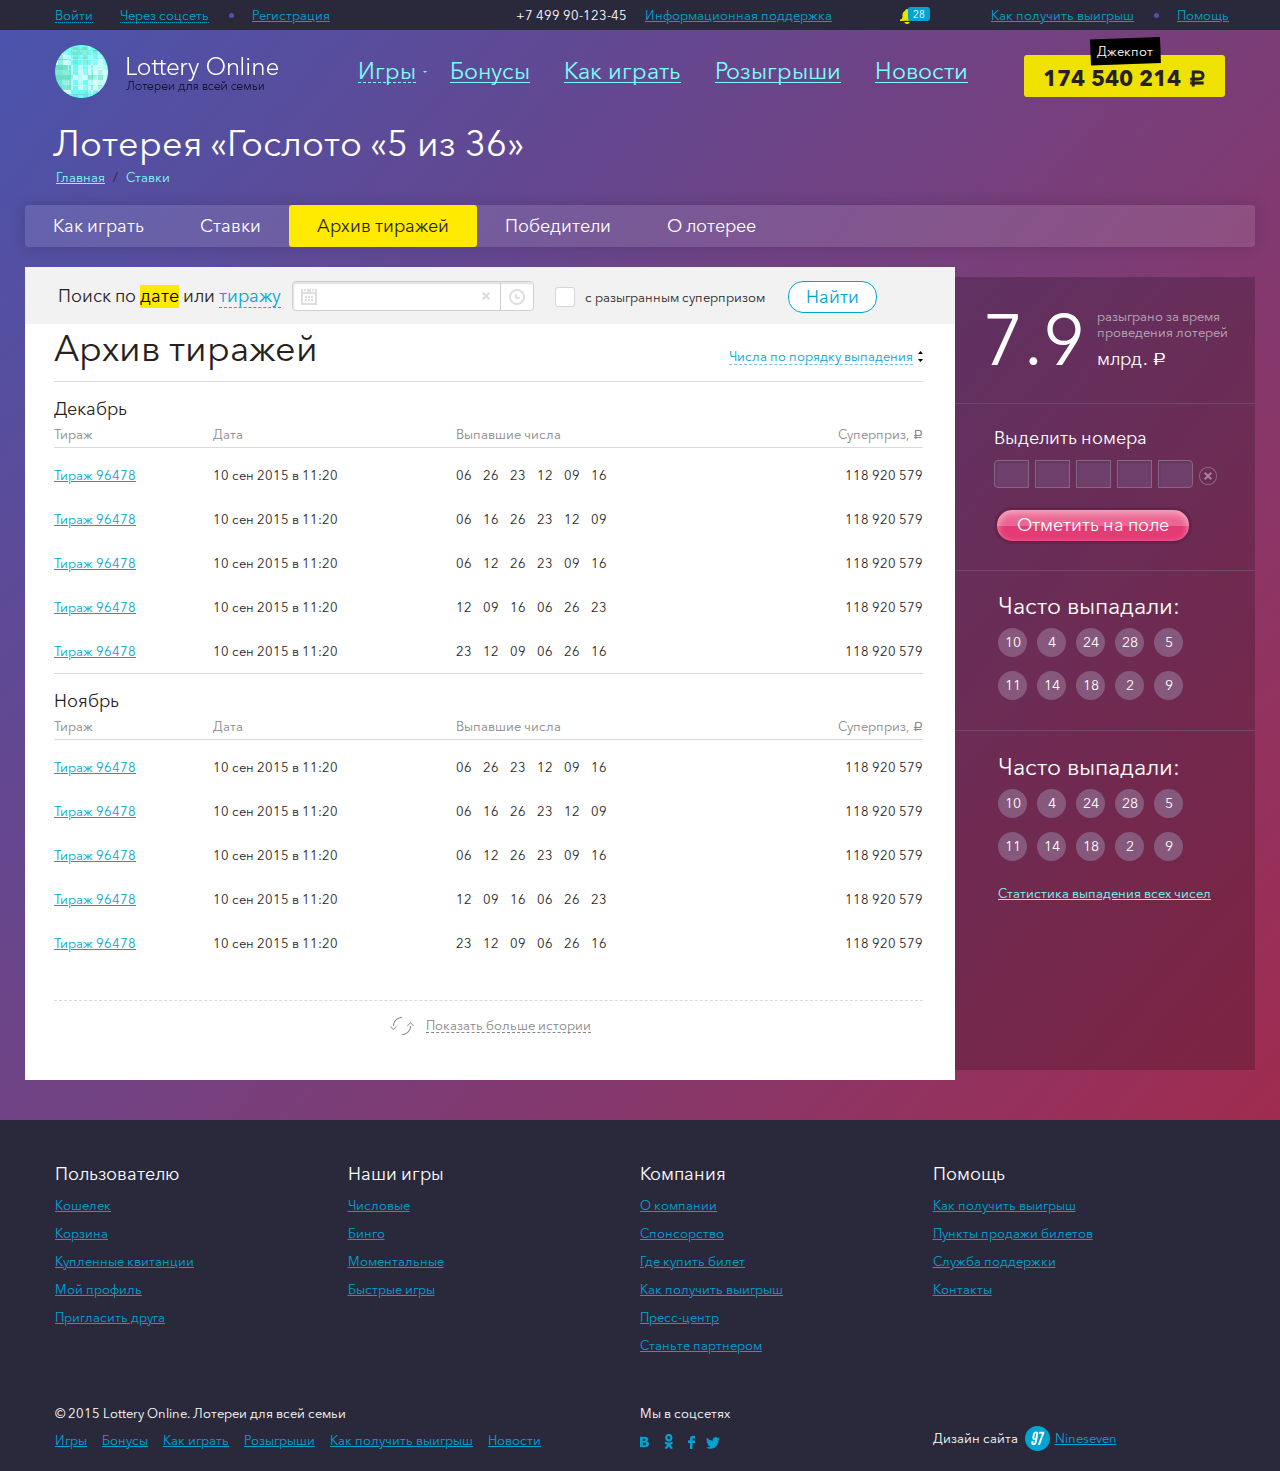
==== archive.html @ 36e18559 "Правки рубля" ====
<!DOCTYPE html>
<html lang="ru">
	<head>
		<meta charset="utf-8">
		<meta http-equiv="X-UA-Compatible" content="IE=edge">
		<meta name="viewport" content="width=device-width, initial-scale=1">
		<title>test</title>
		<!-- <link rel="icon" href="img/favicon.png" type="image/x-icon" /> -->
		<link href="js/vendors/slick/slick.css" rel="stylesheet">
		<link href="js/vendors/scrollercontent/jquery.mThumbnailScroller.css" rel="stylesheet">
		<link href="css/style.css" rel="stylesheet">
		<link href="http://fonts.googleapis.com/css?family=PT+Sans:regular,italic,bold,bolditalic" rel="stylesheet" type="text/css" />
		<!--[if lt IE 9]>
			<script src="https://oss.maxcdn.com/html5shiv/3.7.2/html5shiv.min.js"></script>
			<script src="https://oss.maxcdn.com/respond/1.4.2/respond.min.js"></script>
		<![endif]-->

		<script src="https://ajax.googleapis.com/ajax/libs/jquery/1.11.3/jquery.min.js"></script>
		<script src="js/vendors/slick/slick.min.js"></script>
		<script src="js/vendors/spin/spin.js"></script>
		<script src="js/jquery-ui.min.js"></script>
		<script src="js/jquery.mixitup.js"></script>
		<script src="js/vendors/scrollercontent/jquery.mThumbnailScroller.js"></script>
		<script src="js/jquery.mousewheel.js"></script>
		<script src="js/jquery.selectik.min.js"></script>
		<script src="js/jquery.jscrollpane.min.js"></script>
		<script src="js/jquery.mask.min.js"></script>

		<script src="js/interface.js"></script>
	</head>
	<body>
		<!--LAYOUT-->
		<div class="layout">
			<div class="top">
				<div class="container">
					<ul class="fleft">
						<li class="top-menu__item"><a href="#enter-popup" class="top__anchor popup_open" rel="#enter-popup"><span>Войти</span></a></li>
						<li class="top-menu__item"><a href="#" class="separator top__anchor"><span>Через соцсеть</span></a></li>
						<li class="top-menu__item"><a href="#">Регистрация</a></li>
					</ul>

					<ul class="fright">
						<li class="top-menu__item"><a href="#" class="separator">Как получить выигрыш</a></li>
						<li class="top-menu__item"><a href="#">Помощь</a></li>
					</ul>
					<div class="top__center">
						<span class="top__phone">+7 499 90-123-45</span>
						<a href="#">Информационная поддержка</a>
						<a href="#" class="bell"><span>28</span></a>
					</div>
				</div>
			</div>
			<header class="page-header">
				<div class="container">
					<div class="top-logo">
						<img src="img/content/top-logo.png" alt="">
					</div>
					<div class="jackpot">
						174 540 214 <i class="pr">a</i>
						<span class="jackpot__title"><i>Джекпот</i></span>
					</div>
					<nav class="top-nav">
						<a href="#" class="top-nav__item top-nav__item--submenu"><span>Игры</span></a>
						<a href="#" class="top-nav__item"><span>Бонусы</span></a>
						<a href="#" class="top-nav__item"><span>Как играть</span></a>
						<a href="#" class="top-nav__item"><span>Розыгрыши</span></a>
						<a href="#" class="top-nav__item"><span>Новости</span></a>
					</nav>
					<div class="top-nav__submenu">
						<div class="top-nav__submenu-list">
							<div class="top-nav__submenu-list__item">
								<div class="top-nav__submenu-list__item-title">Тиражные лотереи</div>
								<div class="top-nav__submenu-list__item-link">
									<a href="#">
										<img src="img/submenu-games/game1.jpg" alt="">
									</a>
								</div>
								<div class="top-nav__submenu-list__item-link">
									<a href="#">
										<img src="img/submenu-games/game2.jpg" alt="">
									</a>
								</div>
								<div class="top-nav__submenu-list__item-link">
									<a href="#">
										<img src="img/submenu-games/game3.jpg" alt="">
									</a>
								</div>
								<div class="top-nav__submenu-list__item-link">
									<a href="#">
										<img src="img/submenu-games/game4.jpg" alt="">
									</a>
								</div>
								<div class="top-nav__submenu-list__item-link">
									<a href="#">
										<img src="img/submenu-games/game5.jpg" alt="">
									</a>
								</div>
							</div>
							<div class="top-nav__submenu-list__item">
								<div class="top-nav__submenu-list__item-title">Бинго</div>
								<div class="top-nav__submenu-list__item-link">
									<a href="#">
										<img src="img/submenu-games/game6.jpg" alt="">
									</a>
								</div>
								<div class="top-nav__submenu-list__item-link">
									<a href="#">
										<img src="img/submenu-games/game7.jpg" alt="">
									</a>
								</div>
							</div>
							<div class="top-nav__submenu-list__item">
								<div class="top-nav__submenu-list__item-title">Бонусные</div>
								<div class="top-nav__submenu-list__item-link">
									<a href="#">
										<img src="img/submenu-games/game8.jpg" alt="">
									</a>
								</div>
								<div class="top-nav__submenu-list__item-link">
									<a href="#">
										<img src="img/submenu-games/game9.jpg" alt="">
									</a>
								</div>
								<div class="top-nav__submenu-list__item-link">
									<a href="#">
										<img src="img/submenu-games/game10.jpg" alt="">
									</a>
								</div>
								<div class="top-nav__submenu-list__item-link">
									<a href="#">
										<img src="img/submenu-games/game11.jpg" alt="">
									</a>
								</div>
								<div class="top-nav__submenu-list__item-link">
									<a href="#">
										<img src="img/submenu-games/game12.jpg" alt="">
									</a>
								</div>
								<div class="top-nav__submenu-list__item-link">
									<a href="#">
										<img src="img/submenu-games/game1.jpg" alt="">
									</a>
								</div>
							</div>
							<div class="top-nav__submenu-list__item">
								<div class="top-nav__submenu-list__item-title">Живые дилеры</div>
								<div class="top-nav__submenu-list__item-link">
									<a href="#">
										<img src="img/submenu-games/game2.jpg" alt="">
									</a>
								</div>
								<div class="top-nav__submenu-list__item-link">
									<a href="#">
										<img src="img/submenu-games/game3.jpg" alt="">
									</a>
								</div>
								<div class="top-nav__submenu-list__item-link">
									<a href="#">
										<img src="img/submenu-games/game4.jpg" alt="">
									</a>
								</div>
							</div>
							<div class="top-nav__submenu-list__item">
								<div class="top-nav__submenu-list__item-title">Все по 100</div>
								<div class="top-nav__submenu-list__item-link">
									<a href="#">
										<img src="img/submenu-games/game5.jpg" alt="">
									</a>
								</div>
								<div class="top-nav__submenu-list__item-link">
									<a href="#">
										<img src="img/submenu-games/game6.jpg" alt="">
									</a>
								</div>
								<div class="top-nav__submenu-list__item-link">
									<a href="#">
										<img src="img/submenu-games/game7.jpg" alt="">
									</a>
								</div>
								<div class="top-nav__submenu-list__item-link">
									<a href="#">
										<img src="img/submenu-games/game8.jpg" alt="">
									</a>
								</div>
								<div class="top-nav__submenu-list__item-link">
									<a href="#">
										<img src="img/submenu-games/game9.jpg" alt="">
									</a>
								</div>
							</div>
							<div class="top-nav__submenu-list__item">
								<div class="top-nav__submenu-list__item-title">Быстрые игры</div>
								<div class="top-nav__submenu-list__item-link">
									<a href="#">
										<img src="img/submenu-games/game10.jpg" alt="">
									</a>
								</div>
								<div class="top-nav__submenu-list__item-link">
									<a href="#">
										<img src="img/submenu-games/game11.jpg" alt="">
									</a>
								</div>
								<div class="top-nav__submenu-list__item-link">
									<a href="#">
										<img src="img/submenu-games/game12.jpg" alt="">
									</a>
								</div>
								<div class="top-nav__submenu-list__item-link">
									<a href="#">
										<img src="img/submenu-games/game1.jpg" alt="">
									</a>
								</div>
							</div>
						</div>
					</div>	
				</div>
			</header>
			
			<section class="wr">
				<div class="inner-header">Лотерея «Гослото «5 из 36»</div>
				<div class="crubs"><a href="">Главная</a> / <span>Ставки</span></div>
			</section>
			<section class="wr">
				<ul class="menu-hor">
					<li><a href="">Как играть</a></li>
					<li><a href="">Ставки</a></li>
					<li class="active"><a href="">Архив тиражей</a></li>
					<li><a href="">Победители</a></li>
					<li><a href="">О лотерее</a></li>
				</ul>
			</section>
			<section class="loto-cont">
				<div class="loto-arh-left">
					<div class="arhive-head">
						<div class="arhive-head-txt">Поиск по <a href="" class="active">дате</a> или <a href="">тиражу</a></div>
						<div class="arhive-form">
							<div class="arhive-form-ico"><img src="img/ico-form-date.png" alt=""></div>
							<div class="arhive-form-inp">
								<input type="text" class="datepicker">
								<a href="" class="input-reset"></a>
							</div>
							<div class="arhive-form-border"></div>
							<div class="arhive-form-ico"><img src="img/ico-form-clock.png" alt=""></div>
						</div>
						<input type="checkbox" id="superprize"><label for="superprize" class="superprize-box"> с разыгранным суперпризом</label>
						<a href="" class="form-search">Найти</a>
					</div>
					<div class="arhive-cont">
						<div class="arhive-cont-head">
							<div class="arhive-sort"><a href="">Числа по порядку выпадения</a></div>
							<h2>Архив тиражей</h2>
							<div class="clearfix"></div>
						</div>
						<h3>Декабрь</h3>
						<table class="arhive-table">
							<tr>
								<th>Тираж</th>
								<th>Дата</th>
								<th>Выпавшие числа</th>
								<th class="last">Суперприз, <i class="pr">a</i></th>
							</tr>
							<tr>
								<td><a href="">Тираж 96478</a></td>
								<td>10 сен 2015 в 11:20</td>
								<td>
									<div class="number-sp-box">
										<span class="number-sp num-06">06</span>
										<span class="number-sp num-26">26</span>
										<span class="number-sp num-23">23</span>
										<span class="number-sp num-12">12</span>
										<span class="number-sp num-09">09</span>
										<span class="number-sp num-16">16</span>
									</div>
								</td>
								<td class="last"> 118 920 579</td>
							</tr>
							<tr>
								<td><a href="">Тираж 96478</a></td>
								<td>10 сен 2015 в 11:20</td>
								<td>
									<div class="number-sp-box">
										<span class="number-sp num-06">06</span>
										<span class="number-sp num-16">16</span>
										<span class="number-sp num-26">26</span>
										<span class="number-sp num-23">23</span>
										<span class="number-sp num-12">12</span>
										<span class="number-sp num-09">09</span>
									</div>
								</td>
								<td class="last"> 118 920 579</td>
							</tr>
							<tr>
								<td><a href="">Тираж 96478</a></td>
								<td>10 сен 2015 в 11:20</td>
								<td>
									<div class="number-sp-box">
										<span class="number-sp num-06">06</span>
										<span class="number-sp num-12">12</span>
										<span class="number-sp num-26">26</span>
										<span class="number-sp num-23">23</span>
										<span class="number-sp num-09">09</span>
										<span class="number-sp num-16">16</span>
									</div>
								</td>
								<td class="last"> 118 920 579</td>
							</tr>
							<tr>
								<td><a href="">Тираж 96478</a></td>
								<td>10 сен 2015 в 11:20</td>
								<td>
									<div class="number-sp-box">
										<span class="number-sp num-12">12</span>
										<span class="number-sp num-09">09</span>
										<span class="number-sp num-16">16</span>
										<span class="number-sp num-06">06</span>
										<span class="number-sp num-26">26</span>
										<span class="number-sp num-23">23</span>
									</div>
								</td>
								<td class="last"> 118 920 579</td>
							</tr>
							<tr>
								<td><a href="">Тираж 96478</a></td>
								<td>10 сен 2015 в 11:20</td>
								<td>
									<div class="number-sp-box">
										<span class="number-sp num-23">23</span>
										<span class="number-sp num-12">12</span>
										<span class="number-sp num-09">09</span>
										<span class="number-sp num-06">06</span>
										<span class="number-sp num-26">26</span>
										<span class="number-sp num-16">16</span>
									</div>
								</td>
								<td class="last"> 118 920 579</td>
							</tr>
						</table>
						<h3>Ноябрь</h3>
						<table class="arhive-table">
							<tr>
								<th>Тираж</th>
								<th>Дата</th>
								<th>Выпавшие числа</th>
								<th class="last">Суперприз, <i class="pr">a</i></th>
							</tr>
							<tr>
								<td><a href="">Тираж 96478</a></td>
								<td>10 сен 2015 в 11:20</td>
								<td>
									<div class="number-sp-box">
										<span class="number-sp num-06">06</span>
										<span class="number-sp num-26">26</span>
										<span class="number-sp num-23">23</span>
										<span class="number-sp num-12">12</span>
										<span class="number-sp num-09">09</span>
										<span class="number-sp num-16">16</span>
									</div>
								</td>
								<td class="last"> 118 920 579</td>
							</tr>
							<tr>
								<td><a href="">Тираж 96478</a></td>
								<td>10 сен 2015 в 11:20</td>
								<td>
									<div class="number-sp-box">
										<span class="number-sp num-06">06</span>
										<span class="number-sp num-16">16</span>
										<span class="number-sp num-26">26</span>
										<span class="number-sp num-23">23</span>
										<span class="number-sp num-12">12</span>
										<span class="number-sp num-09">09</span>
									</div>
								</td>
								<td class="last"> 118 920 579</td>
							</tr>
							<tr>
								<td><a href="">Тираж 96478</a></td>
								<td>10 сен 2015 в 11:20</td>
								<td>
									<div class="number-sp-box">
										<span class="number-sp num-06">06</span>
										<span class="number-sp num-12">12</span>
										<span class="number-sp num-26">26</span>
										<span class="number-sp num-23">23</span>
										<span class="number-sp num-09">09</span>
										<span class="number-sp num-16">16</span>
									</div>
								</td>
								<td class="last"> 118 920 579</td>
							</tr>
							<tr>
								<td><a href="">Тираж 96478</a></td>
								<td>10 сен 2015 в 11:20</td>
								<td>
									<div class="number-sp-box">
										<span class="number-sp num-12">12</span>
										<span class="number-sp num-09">09</span>
										<span class="number-sp num-16">16</span>
										<span class="number-sp num-06">06</span>
										<span class="number-sp num-26">26</span>
										<span class="number-sp num-23">23</span>
									</div>
								</td>
								<td class="last"> 118 920 579</td>
							</tr>
							<tr>
								<td><a href="">Тираж 96478</a></td>
								<td>10 сен 2015 в 11:20</td>
								<td>
									<div class="number-sp-box">
										<span class="number-sp num-23">23</span>
										<span class="number-sp num-12">12</span>
										<span class="number-sp num-09">09</span>
										<span class="number-sp num-06">06</span>
										<span class="number-sp num-26">26</span>
										<span class="number-sp num-16">16</span>
									</div>
								</td>
								<td class="last"> 118 920 579</td>
							</tr>
						</table>
						<div class="user-list-add arhive-add"><a href="">Показать больше истории</a></div>
					</div>
				</div>
				<div class="loto-arh-right">
					<div class="hoax-pay">
						<div class="hoax-pay-h">
							<span>разыграно за время <br>
							проведения лотерей</span>
							млрд. <i class="pr">a</i>
						</div>
						<div class="hoax-pay-namber">7.9</div>
						<div class="clearfix"></div>
					</div>
					<div class="form-namber">
						<h4>Выделить номера</h4>
						<div class="form-namber-inp">
							<input type="text" class="namber-inp-l">
							<input type="text">
							<input type="text">
							<input type="text">
							<input type="text" class="namber-inp-r">
							<a href="" class="form-namber-reset"></a>
						</div>
						<div class="form-namber-btn"><a href="" class="btn-st btn-red">Отметить на поле</a></div>
					</div>
					
					<div class="number_dropped">
						<h4>Часто выпадали:</h4>
						<div class="list-namber">
							<span>10</span>
							<span>4</span>
							<span>24</span>
							<span>28</span>
							<span>5</span>
							<span>11</span>
							<span>14</span>
							<span>18</span>
							<span>2</span>
							<span>9</span>
						</div>
					</div>

					<div class="number_dropped border-none">
						<h4>Часто выпадали:</h4>
						<div class="list-namber">
							<span>10</span>
							<span>4</span>
							<span>24</span>
							<span>28</span>
							<span>5</span>
							<span>11</span>
							<span>14</span>
							<span>18</span>
							<span>2</span>
							<span>9</span>
						</div>
						<p><a href="">Статистика выпадения всех чисел</a></p>
					</div>
					
				</div>
			</section>

			<section class="page-footer">
				<div class="container">
					<div class="row">
						<div class="page-footer__list-wrap">
							<div class="page-footer__list col-xs-3">
								<ul>
									<li class="page-footer__list-item page-footer__list-item--title">Пользователю</li>
									<li class="page-footer__list-item"><a href="#">Кошелек</a></li>
									<li class="page-footer__list-item"><a href="#">Корзина</a></li>
									<li class="page-footer__list-item"><a href="#">Купленные квитанции</a></li>
									<li class="page-footer__list-item"><a href="#">Мой профиль</a></li>
									<li class="page-footer__list-item"><a href="#">Пригласить друга</a></li>
								</ul>
							</div>
							<div class="page-footer__list col-xs-3">
								<ul>
									<li class="page-footer__list-item page-footer__list-item--title">Наши игры</li>
									<li class="page-footer__list-item"><a href="#">Числовые</a></li>
									<li class="page-footer__list-item"><a href="#">Бинго</a></li>
									<li class="page-footer__list-item"><a href="#">Моментальные</a></li>
									<li class="page-footer__list-item"><a href="#">Быстрые игры</a></li>
								</ul>
							</div>
							<div class="page-footer__list col-xs-3">
								<ul>
									<li class="page-footer__list-item page-footer__list-item--title">Компания</li>
									<li class="page-footer__list-item"><a href="#">О компании</a></li>
									<li class="page-footer__list-item"><a href="#">Спонсорство</a></li>
									<li class="page-footer__list-item"><a href="#">Где купить билет</a></li>
									<li class="page-footer__list-item"><a href="#">Как получить выигрыш</a></li>
									<li class="page-footer__list-item"><a href="#">Пресс-центр</a></li>
									<li class="page-footer__list-item"><a href="#">Станьте партнером</a></li>
								</ul>
							</div>
							<div class="page-footer__list col-xs-3">
								<ul>
									<li class="page-footer__list-item page-footer__list-item--title">Помощь</li>
									<li class="page-footer__list-item"><a href="#">Как получить выигрыш</a></li>
									<li class="page-footer__list-item"><a href="#">Пункты продажи билетов</a></li>
									<li class="page-footer__list-item"><a href="#">Служба поддержки</a></li>
									<li class="page-footer__list-item"><a href="#">Контакты</a></li>
								</ul>
							</div>
						</div>
						<div class="page-footer__copyright">
							<div class="page-footer__copyright-item page-footer__copyright-item--long col-xs-6">
								<div class="title">&copy; 2015 Lottery Online. Лотереи для всей семьи</div>
								<div class="page-footer__nav">
									<a href="#">Игры</a>
									<a href="#">Бонусы</a>
									<a href="#">Как играть</a>
									<a href="#">Розыгрыши</a>
									<a href="#">Как получить выигрыш</a>
									<a href="#">Новости</a>
								</div>
							</div>
							<div class="page-footer__copyright-item col-xs-3">
								<div class="title">Мы в соцсетях</div>
								<div class="page-footer__socials">
									<a href="#" class="page-footer__socials-item vk"></a>
									<a href="#" class="page-footer__socials-item ok"></a>
									<a href="#" class="page-footer__socials-item facebook"></a>
									<a href="#" class="page-footer__socials-item twitter"></a>
								</div>
							</div>
							<div class="page-footer__copyright-item col-xs-3">
								<div class="develop">
									Дизайн сайта <a href="http://nineseven.ru/" target="blank" class="nineseven">Nineseven</a>
								</div>
							</div>
						</div>
					</div>
				</div>
			</section>
		</div><!-- END LAYOUT-->		
		
		<!-- POPUP -->
		<div id="enter-popup" class="popup">
			<a href="" class="close"></a>
			<div class="popup-header">Авторизация</div>
			<div class="popup-soc">
				<p><span>Войти через</span></p>
				<ul class="soc">
					<li><a href="" class="vk"><span></span>Вконтакте</a></li>
					<li><a href="" class="mail"><span></span>Mail.ru</a></li>
					<li><a href="" class="ya"><span></span>Яндекс</a></li>
					<li><a href="" class="fb"><span></span>Facebook</a></li>
					<li><a href="" class="gplus"><span></span>Google</a></li>
				</ul>
			</div>
			<div class="popup-form">
				<div class="popup-form-c">
					<div class="form-header">Эл. почта, телефон или ID</div>
					<div class="form-cont"><input type="text"></div>
					<div class="form-header">Пароль</div>
					<div class="form-cont">
						<input type="password" class="inp-pass">
						<input type="text" class="inp-pass-txt">
						<a href="" class="pass-btn"></a>
						<div class="pass-help"><a href="">Забыли пароль?</a></div>
					</div>
					<div class="form-btn"><a href="" class="btn-st btn-red">Войти на сайт</a></div>
				</div>
				<div class="form-footer">Впервые на сайте? <a href="" class="popup_open" rel="#register-popup">Зарегистрироваться</a></div>
			</div>
		</div>

		<div id="register-popup" class="popup">
			<a href="" class="close"></a>
			<div class="popup-header">Регистрация</div>
			<div class="popup-soc">
				<p><span>Быстрация регистрация через соц.сети</span></p>
				<ul class="soc">
					<li><a href="" class="vk"><span></span>Вконтакте</a></li>
					<li><a href="" class="mail"><span></span>Mail.ru</a></li>
					<li><a href="" class="ya"><span></span>Яндекс</a></li>
					<li><a href="" class="fb"><span></span>Facebook</a></li>
					<li><a href="" class="gplus"><span></span>Google</a></li>
				</ul>
			</div>
			<div class="popup-form">
				<div class="popup-form-c">
					<div class="form-header">Эл. почта</div>
					<div class="form-cont"><input type="text"><span class="form-ico"><img src="img/ico-mail.gif" alt=""></span></div>
					<div class="form-header">Пароль</div>
					<div class="form-cont">
						<input type="password" class="inp-pass">
						<input type="text" class="inp-pass-txt">
						<a href="" class="pass-btn"></a>
						<div class="pass-help"><a href="">Забыли пароль?</a></div>
					</div>
					<div class="form-header">Номер телефона (с кодом)</div>
					<div class="form-cont"><input type="text"><span class="form-ico"><img src="img/ico-phone.gif" alt=""></span></div>
					<div class="form-header">Промокод  <span>(необязательно)</span></div>
					<div class="form-cont"><input type="text"><span class="form-ico"><img src="img/ico-procent.gif" alt=""></span></div>
					<div class="form-kapcha"><img src="img/form-kapcha.gif" alt=""></div>
					<div class="form-check">
						<input id="checkbox" type="checkbox"><label for="checkbox">Мне более 18 лет, с <a href="">правилами</a> ознакомлен и согласен</label>
					</div>

					<div class="form-btn"><a href="" class="btn-st btn-red">Зарегистрироваться</a></div>
				</div>
				<div class="form-footer">У меня есть профиль на сайте. <a href="" class="popup_open" rel="#enter-popup">Войти</a></div>
			</div>
		</div>

		<div class="popup_bg"></div>
		<!-- END POPUP -->
	
	</body>
</html>
---- css/style.css ----
@import url('selectik.css');
@import url('jquery.jscrollpane.css');
@import url('jquery-ui.min.css');






/* ==========================================================================
   Normalize.scss settings
   ========================================================================== */
/**
 * Includes legacy browser support IE6/7
 *
 * Set to false if you want to drop support for IE6 and IE7
 */
/* Base
   ========================================================================== */
/**
 * 1. Set default font family to sans-serif.
 * 2. Prevent iOS and IE text size adjust after device orientation change,
 *    without disabling user zoom.
 * 3. Corrects text resizing oddly in IE 6/7 when body `font-size` is set using
 *  `em` units.
 */
html {
  font-family: sans-serif;
  /* 1 */
  -ms-text-size-adjust: 100%;
  /* 2 */
  -webkit-text-size-adjust: 100%;
  /* 2 */ }

/**
 * Remove default margin.
 */
body {
  margin: 0; }

/* HTML5 display definitions
   ========================================================================== */
/**
 * Correct `block` display not defined for any HTML5 element in IE 8/9.
 * Correct `block` display not defined for `details` or `summary` in IE 10/11
 * and Firefox.
 * Correct `block` display not defined for `main` in IE 11.
 */
article,
aside,
details,
figcaption,
figure,
footer,
header,
hgroup,
main,
menu,
nav,
section,
summary {
  display: block; }

/**
 * 1. Correct `inline-block` display not defined in IE 6/7/8/9 and Firefox 3.
 * 2. Normalize vertical alignment of `progress` in Chrome, Firefox, and Opera.
 */
audio,
canvas,
progress,
video {
  display: inline-block;
  /* 1 */
  vertical-align: baseline;
  /* 2 */ }

/**
 * Prevents modern browsers from displaying `audio` without controls.
 * Remove excess height in iOS 5 devices.
 */
audio:not([controls]) {
  display: none;
  height: 0; }

/**
 * Address `[hidden]` styling not present in IE 8/9/10.
 * Hide the `template` element in IE 8/9/10/11, Safari, and Firefox < 22.
 */
[hidden],
template {
  display: none; }

/* Links
   ========================================================================== */
/**
 * Remove the gray background color from active links in IE 10.
 */
a {
  background-color: transparent; }

/**
 * Improve readability of focused elements when they are also in an
 * active/hover state.
 */
a:active, a:hover {
  outline: 0; }

/* Text-level semantics
   ========================================================================== */
/**
 * Address styling not present in IE 8/9/10/11, Safari, and Chrome.
 */
abbr[title] {
  border-bottom: 1px dotted; }

/**
 * Address style set to `bolder` in Firefox 4+, Safari, and Chrome.
 */
b,
strong {
  font-weight: bold; }

/**
 * Address styling not present in Safari and Chrome.
 */
dfn {
  font-style: italic; }

/**
 * Address variable `h1` font-size and margin within `section` and `article`
 * contexts in Firefox 4+, Safari, and Chrome.
 */
h1 {
  font-size: 2em;
  margin: 0.67em 0; }

/**
 * Addresses styling not present in IE 8/9.
 */
mark {
  background: #ff0;
  color: #000; }

/**
 * Address inconsistent and variable font size in all browsers.
 */
small {
  font-size: 80%; }

/**
 * Prevent `sub` and `sup` affecting `line-height` in all browsers.
 */
sub,
sup {
  font-size: 75%;
  line-height: 0;
  position: relative;
  vertical-align: baseline; }

sup {
  top: -0.5em; }

sub {
  bottom: -0.25em; }

/* Embedded content
   ========================================================================== */
/**
 * 1. Remove border when inside `a` element in IE 8/9/10.
 * 2. Improves image quality when scaled in IE 7.
 */
img {
  border: 0; }

/**
 * Correct overflow not hidden in IE 9/10/11.
 */
svg:not(:root) {
  overflow: hidden; }

/* Grouping content
   ========================================================================== */
/**
 * Address margin not present in IE 8/9 and Safari.
 */
figure {
  margin: 1em 40px; }

/**
 * Address differences between Firefox and other browsers.
 */
hr {
  box-sizing: content-box;
  height: 0; }

/**
 * Contain overflow in all browsers.
 */
pre {
  overflow: auto; }

/**
 * Address odd `em`-unit font size rendering in all browsers.
 * Correct font family set oddly in IE 6, Safari 4/5, and Chrome.
 */
code,
kbd,
pre,
samp {
  font-family: monospace, monospace;
  font-size: 1em; }

/* Forms
   ========================================================================== */
/**
 * Known limitation: by default, Chrome and Safari on OS X allow very limited
 * styling of `select`, unless a `border` property is set.
 */
/**
 * 1. Correct color not being inherited.
 *  Known issue: affects color of disabled elements.
 * 2. Correct font properties not being inherited.
 * 3. Address margins set differently in Firefox 4+, Safari, and Chrome.
 * 4. Improves appearance and consistency in all browsers.
 */
button,
input,
optgroup,
select,
textarea {
  color: inherit;
  /* 1 */
  font: inherit;
  /* 2 */
  margin: 0;
  /* 3 */ }

/**
 * Address `overflow` set to `hidden` in IE 8/9/10/11.
 */
button {
  overflow: visible; }

/**
 * Address inconsistent `text-transform` inheritance for `button` and `select`.
 * All other form control elements do not inherit `text-transform` values.
 * Correct `button` style inheritance in Firefox, IE 8/9/10/11, and Opera.
 * Correct `select` style inheritance in Firefox.
 */
button,
select {
  text-transform: none; }

/**
 * 1. Avoid the WebKit bug in Android 4.0.* where (2) destroys native `audio`
 *  and `video` controls.
 * 2. Correct inability to style clickable `input` types in iOS.
 * 3. Improve usability and consistency of cursor style between image-type
 *  `input` and others.
 * 4. Removes inner spacing in IE 7 without affecting normal text inputs.
 *  Known issue: inner spacing remains in IE 6.
 */
button,
html input[type="button"],
input[type="reset"],
input[type="submit"] {
  -webkit-appearance: button;
  /* 2 */
  cursor: pointer;
  /* 3 */ }

/**
 * Re-set default cursor for disabled elements.
 */
button[disabled],
html input[disabled] {
  cursor: default; }

/**
 * Remove inner padding and border in Firefox 4+.
 */
button::-moz-focus-inner,
input::-moz-focus-inner {
  border: 0;
  padding: 0; }

/**
 * Address Firefox 4+ setting `line-height` on `input` using `!important` in
 * the UA stylesheet.
 */
input {
  line-height: normal; }

/**
 * 1. Address box sizing set to `content-box` in IE 8/9/10.
 * 2. Remove excess padding in IE 8/9/10.
 *  Known issue: excess padding remains in IE 6.
 */
input[type="checkbox"],
input[type="radio"] {
  box-sizing: border-box;
  /* 1 */
  padding: 0;
  /* 2 */ }

/**
 * Fix the cursor style for Chrome's increment/decrement buttons. For certain
 * `font-size` values of the `input`, it causes the cursor style of the
 * decrement button to change from `default` to `text`.
 */
input[type="number"]::-webkit-inner-spin-button,
input[type="number"]::-webkit-outer-spin-button {
  height: auto; }

/**
 * 1. Address `appearance` set to `searchfield` in Safari and Chrome.
 * 2. Address `box-sizing` set to `border-box` in Safari and Chrome.
 */
input[type="search"] {
  -webkit-appearance: textfield;
  /* 1 */
  box-sizing: content-box;
  /* 2 */ }

/**
 * Remove inner padding and search cancel button in Safari and Chrome on OS X.
 * Safari (but not Chrome) clips the cancel button when the search input has
 * padding (and `textfield` appearance).
 */
input[type="search"]::-webkit-search-cancel-button,
input[type="search"]::-webkit-search-decoration {
  -webkit-appearance: none; }

/**
 * Define consistent border, margin, and padding.
 */
fieldset {
  border: 1px solid #c0c0c0;
  margin: 0 2px;
  padding: 0.35em 0.625em 0.75em; }

/**
 * 1. Correct `color` not being inherited in IE 8/9/10/11.
 * 2. Remove padding so people aren't caught out if they zero out fieldsets.
 * 3. Corrects text not wrapping in Firefox 3.
 * 4. Corrects alignment displayed oddly in IE 6/7.
 */
legend {
  border: 0;
  /* 1 */
  padding: 0;
  /* 2 */ }

/**
 * Remove default vertical scrollbar in IE 8/9/10/11.
 */
textarea {
  overflow: auto; }

/**
 * Don't inherit the `font-weight` (applied by a rule above).
 * NOTE: the default cannot safely be changed in Chrome and Safari on OS X.
 */
optgroup {
  font-weight: bold; }

/* Tables
   ========================================================================== */
/**
 * Remove most spacing between table cells.
 */
table {
  border-collapse: collapse;
  border-spacing: 0; }

td,
th {
  padding: 0; }

/*MIXINS*/
/*FONT-FAMILY*/
/*FONT-SIZE*/
/*BACKGROUND*/
/*TEXT-COLOR*/
/*GRID*/
/*RESPONSIVE */
/*CONTAINER MIN-WIDTH*/
/*CONTAINER WIDTH*/
/*BREAKPOINT POINTS*/
@font-face {
  font-family: 'AvenirNextCyr-Regular';
  src: url("../fonts/AvenirNextCyr-Regular/AvenirNextCyr-Regular.eot?#iefix") format("embedded-opentype"), url("../fonts/AvenirNextCyr-Regular/AvenirNextCyr-Regular.otf") format("opentype"), url("../fonts/AvenirNextCyr-Regular/AvenirNextCyr-Regular.woff") format("woff"), url("../fonts/AvenirNextCyr-Regular/AvenirNextCyr-Regular.ttf") format("truetype"), url("../fonts/AvenirNextCyr-Regular/AvenirNextCyr-Regular.svg#AvenirNextCyr-Regular") format("svg");
  font-weight: normal;
  font-style: normal; }

@font-face {
  font-family: 'AvenirNextCyr-Bold';
  src: url("../fonts/AvenirNextCyr-Bold/AvenirNextCyr-Bold.eot?#iefix") format("embedded-opentype"), url("../fonts/AvenirNextCyr-Bold/AvenirNextCyr-Bold.otf") format("opentype"), url("../fonts/AvenirNextCyr-Bold/AvenirNextCyr-Bold.woff") format("woff"), url("../fonts/AvenirNextCyr-Bold/AvenirNextCyr-Bold.ttf") format("truetype"), url("../fonts/AvenirNextCyr-Bold/AvenirNextCyr-Bold.svg#AvenirNextCyr-Bold") format("svg");
  font-weight: normal;
  font-style: normal; }

@font-face {
    font-family: 'als_rublregular';
    src: url('../fonts/rouble-webfont.eot');
    src: url('../fonts/rouble-webfont.eot?#iefix') format('embedded-opentype'),
         url('../fonts/rouble-webfont.woff') format('woff'),
         url('../fonts/rouble-webfont.ttf') format('truetype'),
         url('../fonts/rouble-webfont.svg#als_rublregular') format('svg');
    font-weight: normal;
    font-style: normal;

}


* {
  -webkit-box-sizing: border-box;
  -moz-box-sizing: border-box;
  box-sizing: border-box;
  -webkit-tap-highlight-color: transparent; }

*:before,
*:after {
  -webkit-box-sizing: border-box;
  -moz-box-sizing: border-box;
  box-sizing: border-box; }

html {
  height: 100%; }

*:focus {
  outline: none;
  -moz-outline-style: none; }

:-moz-any-link:focus {
  outline: 1px dotted invert; }

:-moz-any-link:focus {
  outline: none; }

textarea, input {
  -webkit-box-shadow: none;
  -moz-box-shadow: none;
  box-shadow: none;
  font-family: inherit;
  font-size: inherit;
  line-height: inherit; }

a {
  -moz-transition: color 0.3s linear;
  -o-transition: color 0.3s linear;
  -webkit-transition: color 0.3s linear;
  transition: color 0.3s linear;
  text-decoration: underline;
  color: #00a4d3; }
  a:hover {
    text-decoration: none;
    color: #0cb9eb; }
  a:active {
    color: #0194be; }

h1 {
  font-size: 36px;
  line-height: 20px;
  margin: 0;
  font-weight: normal;
  margin-bottom: 20px; }
  h1.title {
    color: #fff; }

h2 {
  font-size: 22px;
  line-height: 20px;
  font-family: 'AvenirNextCyr-Bold';
  font-weight: normal !important;
  margin: 0;
  margin-bottom: 20px; }

h3 {
  font-size: 18px;
  margin: 0;
  font-weight: normal !important;
  margin-bottom: 10px; }

ul {
  margin: 0;
  padding: 0;
  list-style-type: none; }

strong {
  font-family: 'AvenirNextCyr-Bold'; }

body {
  background: #ffffff;
  -webkit-font-smoothing: antialiased;
  line-height: 1;
  font-size: 13px;
  font-family: "AvenirNextCyr-Regular", Arial, Helvetica, sans-serif;
  color: #281f1f;
  height: 100%; }

.btn {
  text-decoration: none;
  -moz-border-radius: 30px;
  -webkit-border-radius: 30px;
  -ms-border-radius: 30px;
  border-radius: 30px;
  height: 37px;
  line-height: 31px;
  position: relative;
  -moz-transition: all 0.3s ease;
  -o-transition: all 0.3s ease;
  -webkit-transition: all 0.3s ease;
  transition: all 0.3s ease;
  color: #fff;
  display: inline-block;
  border: 3px solid #eee7ea; }
  .btn:hover, .btn:active {
    color: #fff; }
  .btn:after {
    content: "";
    position: absolute;
    top: 0;
    left: 0;
    width: 100%;
    height: 50%;
    background: rgba(255, 255, 255, 0.2);
    -moz-border-top-left-radius: 50px;
    -webkit-border-top-left-radius: 50px;
    -ms-border-top-left-radius: 50px;
    border-top-left-radius: 50px;
    -moz-border-top-right-radius: 50px;
    -webkit-border-top-right-radius: 50px;
    -ms-border-top-right-radius: 50px;
    border-top-right-radius: 50px; }

.btn--pink {
  background: #e4346f; }
  .btn--pink:hover {
    background: #e84f82; }
  .btn--pink:active {
    background: #ce3568; }

.fleft {
  float: left; }

.fright {
  float: right; }

.layout {
  min-height: 100%;
  background: #6d4481;
  background-image: -ms-linear-gradient(top left, #4954ad 0%, #AC2643 100%);
  background-image: -moz-linear-gradient(top left, #4954ad 0%, #AC2643 100%);
  background-image: -o-linear-gradient(top left, #4954ad 0%, #AC2643 100%);
  background-image: -webkit-gradient(linear, left top, right bottom, color-stop(0, #4954ad), color-stop(100, #AC2643));
  background-image: -webkit-linear-gradient(top left, #4954ad 0%, #AC2643 100%);
  background-image: linear-gradient(to bottom right, #4954ad 0%, #AC2643 100%);
  min-width: 983px; }

.container {
  max-width: 1230px;
  margin: 0 auto;
  padding: 0 30px; }

.top {
  background: #2a293c;
  height: 30px;
  line-height: 30px;
  overflow: hidden; }
  .top ul.fleft {
    margin-right: 190px; }

.top-menu__item {
  display: inline-block;
  margin-right: -4px; }
  .top-menu__item a {
    display: block;
    margin-right: 28px; }
    .top-menu__item a.separator {
      margin-right: 44px;
      position: relative; }
      .top-menu__item a.separator:after {
        content: "";
        width: 5px;
        height: 5px;
        background: #4c53aa;
        display: inline-block;
        -moz-border-radius: 50%;
        -webkit-border-radius: 50%;
        -ms-border-radius: 50%;
        border-radius: 50%;
        position: absolute;
        top: 13px;
        right: -25px; }
    .top-menu__item a.top__anchor {
      text-decoration: none; }
      .top-menu__item a.top__anchor span {
        border-bottom: 1px dotted #00a4d3;
        display: inline-block;
        line-height: 13px; }
      .top-menu__item a.top__anchor:hover span {
        border-bottom: 1px dotted transparent; }
  .top-menu__item:last-child a {
    margin-right: 0; }

.top__center {
  margin-left: 10px; }

.bell {
  display: inline-block;
  padding-left: 15px;
  background: url(../img/content/bell.png) 0 9px no-repeat;
  margin-left: 65px; }
  .bell span {
    color: #fff;
    background: #00a4d3;
    -moz-border-radius: 3px;
    -webkit-border-radius: 3px;
    -ms-border-radius: 3px;
    border-radius: 3px;
    position: relative;
    left: -7px;
    top: -2px;
    display: inline-block;
    height: 14px;
    line-height: 15px;
    padding: 0 5px;
    font-size: 10px; }

.top__phone {
  color: #fff;
  display: inline-block;
  margin-right: 15px; }

.edition {
  padding: 30px 0 0;
  background: rgba(255, 255, 255, 0.2);
  -webkit-box-shadow: 0px 0px 15px 0px rgba(50, 50, 50, 0.45);
  -moz-box-shadow: 0px 0px 15px 0px rgba(50, 50, 50, 0.45);
  box-shadow: 0px 0px 15px 0px rgba(50, 50, 50, 0.45);
  max-width: 1230px;
  margin: 0 auto; }

.page-header {
  padding: 15px 0 19px; }
  .page-header:after {
    content: "";
    display: table;
    clear: both; }
  .page-header .container {
    position: relative; }

.top-logo {
  float: left;
  margin-right: 80px;
  text-decoration: none;
  display: block; }
  .top-logo img {
    max-width: 100%;
    height: auto; }

.jackpot {
  float: right;
  font-size: 22px;
  text-align: center;
  padding: 2px 19px 0;
  height: 42px;
  line-height: 42px;
  -moz-border-radius: 3px;
  -webkit-border-radius: 3px;
  -ms-border-radius: 3px;
  border-radius: 3px;
  background: #efe200;
  position: relative;
  font-family: 'AvenirNextCyr-Bold';
  margin-top: 10px; }

.jackpot__title {
  display: inline-block;
  background: #000;
  font-size: 13px;
  color: #fff;
  line-height: 26px;
  -webkit-transform-origin: 100% 0;
  -moz-transform-origin: 100% 0;
  -o-transform-origin: 100% 0;
  -ms-transform-origin: 100% 0;
  transform-origin: 100% 0;
  -webkit-transform: rotate(-2deg);
  -moz-transform: rotate(-2deg);
  -o-transform: rotate(-2deg);
  -ms-transform: rotate(-2deg);
  transform: rotate(-2deg);
  padding: 0 7px;
  position: absolute;
  top: -18px;
  left: 50%;
  margin-left: -35px;
  font-family: 'AvenirNextCyr-Regular'; }
  .jackpot__title i {
    -webkit-transform: rotate(2deg);
    -moz-transform: rotate(2deg);
    -o-transform: rotate(2deg);
    -ms-transform: rotate(2deg);
    transform: rotate(2deg);
    display: block;
    font-style: normal; }

.top-nav {
  line-height: 30px; }
  .top-nav:after {
    content: "";
    display: table;
    clear: both; }

.top-nav__item {
  color: #7bfffd;
  font-size: 23px;
  float: left;
  margin-right: 37px;
  text-decoration: none;
  margin-right: 34px;
  text-decoration: none;
  margin-top: 11px; }
  .top-nav__item:last-child {
    margin-right: 0; }
  .top-nav__item span {
    border-bottom: 1px solid #7bfffd;
    line-height: 22px;
    display: inline-block; }
  .top-nav__item:hover {
    color: #7bfffd; }
    .top-nav__item:hover span {
      border-bottom: 1px solid transparent; }
  .top-nav__item:active {
    color: #49dbd9; }

.top-nav__item--submenu {
  position: relative; }
  .top-nav__item--submenu span {
    border-bottom: 1px dashed #7bfffd; }
  .top-nav__item--submenu:after {
    content: "";
    position: absolute;
    right: -11px;
    top: 15px;
    width: 0;
    height: 0;
    border-style: solid;
    border-width: 2px 2px 0 2px;
    border-color: #7bfffd transparent transparent transparent; }
  .top-nav__item--submenu:before {
    content: "";
    width: 0;
    height: 0;
    border-style: solid;
    border-width: 0 9px 10px 9px;
    border-color: transparent transparent rgba(71, 59, 94, 0.9) transparent;
    position: absolute;
    bottom: -14px;
    left: 50%;
    margin-left: -9px;
    -moz-transition: all 0.5s ease;
    -o-transition: all 0.5s ease;
    -webkit-transition: all 0.5s ease;
    transition: all 0.5s ease;
    opacity: 0; }
  .top-nav__item--submenu.active span {
    border-bottom: 1px dashed transparent; }
  .top-nav__item--submenu.active:before {
    content: "";
    width: 0;
    height: 0;
    border-style: solid;
    border-width: 0 9px 10px 9px;
    border-color: transparent transparent rgba(71, 59, 94, 0.9) transparent;
    position: absolute;
    bottom: -14px;
    left: 50%;
    margin-left: -9px;
    opacity: 1; }
  .top-nav__item--submenu.active:after {
    content: "";
    position: absolute;
    right: -11px;
    top: 15px;
    width: 0;
    height: 0;
    border-style: solid;
    border-width: 0 2px 2px 2px;
    border-color: transparent transparent #7bfffd transparent; }

.top-nav__submenu {
  background: rgba(71, 59, 94, 1.0); opacity: 0.9;
  padding: 20px 30px;
  position: absolute;
  width: 100%;
  left: 0;
  top: 54px;
  z-index: 20;
  -moz-border-radius: 10px;
  -webkit-border-radius: 10px;
  -ms-border-radius: 10px;
  border-radius: 10px;
  display: none; 
  /*-webkit-filter: blur(5px);
    -moz-filter: blur(5px);
    filter: blur(5px);
    filter: url('blur.svg#blur');*/}

.edition.blur, .main-games.blur {
  -webkit-filter: blur(5px);
  -moz-filter: blur(5px);
  filter: blur(5px);
  filter: url('blur.svg#blur');
}

.top-nav__submenu-list {
  overflow: hidden; }

.top-nav__submenu-list__item {
  float: left;
  width: 16.666%;
  padding-right: 45px; }
  .top-nav__submenu-list__item:last-child {
    margin-right: 0; }

.top-nav__submenu-list__item-link {
  margin-bottom: 2px;
  position: relative;
  overflow: hidden; }
  .top-nav__submenu-list__item-link a {
    display: block;
    text-decoration: none; }
    .top-nav__submenu-list__item-link a:after {
      content: "";
      display: block;
      width: 100%;
      height: 100%;
      position: absolute;
      top: 0;
      left: 0;
      border: 3px solid transparent;
      opacity: 0;
      -moz-transition: all 0.3s ease;
      -o-transition: all 0.3s ease;
      -webkit-transition: all 0.3s ease;
      transition: all 0.3s ease; }
  .top-nav__submenu-list__item-link img {
    display: block;
    width: 100%;
    height: auto; }
  .top-nav__submenu-list__item-link:hover a:after {
    content: "";
    display: block;
    width: 100%;
    height: 100%;
    position: absolute;
    top: 0;
    left: 0;
    border: 3px solid #efe200;
    opacity: 1; }
  .top-nav__submenu-list__item-link .img {
    float: left;
    width: 50px;
    height: 50px;
    margin-right: 10px; }
  .top-nav__submenu-list__item-link .txt {
    overflow: hidden;
    color: #fff;
    text-decoration: none; }

.top-nav__submenu-list__item-title {
  text-align: center;
  color: #fff;
  font-size: 16px;
  border-bottom: 1px solid #efe200;
  padding-bottom: 9px;
  margin-bottom: 13px;
  position: relative; }
  .top-nav__submenu-list__item-title:after {
    content: "";
    width: 0;
    height: 0;
    border-style: solid;
    border-width: 5px 5px 0 5px;
    border-color: #efe200 transparent transparent transparent;
    position: absolute;
    bottom: -5px;
    left: 50%;
    margin-left: -2px; }

.main-games {
  background: #fff;
  padding: 30px 0 0;
  max-width: 1230px;
  margin: 0 auto;
  margin-bottom: 39px; }

.lottery-tabs {
  overflow: hidden;
  margin-bottom: 20px; }
  .lottery-tabs li {
    float: left;
    margin-right: 10px;
    height: 30px;
    line-height: 26px;
    border: 2px dotted #d0d0d0;
    -moz-border-radius: 15px;
    -webkit-border-radius: 15px;
    -ms-border-radius: 15px;
    border-radius: 15px; }
    .lottery-tabs li a, .lottery-tabs li span {
      cursor: pointer;
      display: block;
      padding: 0 15px;
      color: #000;
      font-size: 18px;
      text-decoration: none; }
    .lottery-tabs li.active, .lottery-tabs li:hover {
      border: 2px solid #efe200;
      background: #efc700;
      background: -moz-linear-gradient(90deg, #efc700 0%, #efe200 100%);
      background: -webkit-linear-gradient(90deg, #efc700 0%, #efe200 100%);
      background: -o-linear-gradient(90deg, #efc700 0%, #efe200 100%);
      background: -ms-linear-gradient(90deg, #efc700 0%, #efe200 100%);
      background: linear-gradient(180deg, #efc700 0%, #efe200 100%); }
    .lottery-tabs li.active a, .lottery-tabs li.active span {cursor: default;}

.lottery-tab_content {
  margin-bottom: 30px; }

.games-list {
  margin-right: -30px; }
  .games-list:after {
    content: "";
    display: table;
    clear: both; }

.games-list__item {
  vertical-align: top;
  display: none;
  margin-right: -4px;
  padding-right: 30px;
  margin-bottom: 30px;
  width: 25%;
  text-align: center; }

.games-list__item-inner {
  border: 1px solid #e3e3e3;
  -moz-border-radius: 8px;
  -webkit-border-radius: 8px;
  -ms-border-radius: 8px;
  border-radius: 8px;
  display: block;
  cursor: pointer;
  text-decoration: none;
  color: #000;
  -moz-transition: all 0.3s ease;
  -o-transition: all 0.3s ease;
  -webkit-transition: all 0.3s ease;
  transition: all 0.3s ease; }
  .games-list__item-inner:hover {
    -webkit-box-shadow: 0px 0px 10px 0px rgba(50, 50, 50, 0.45);
    -moz-box-shadow: 0px 0px 10px 0px rgba(50, 50, 50, 0.45);
    box-shadow: 0px 0px 10px 0px rgba(50, 50, 50, 0.45);
    color: #000; }
    .games-list__item-inner:hover .games-list__item-title {
      text-decoration: none; }
    .games-list__item-inner .games-list__item__txt .btn.btn--pink:hover {
      background: #eabf00; }
  .games-list__item-inner:active {
    color: #000; }
    .games-list__item-inner .games-list__item__txt .btn.btn--pink:active {
      background: #eabf00; }

.games-list__item__img {
  display: block;
  text-decoration: none;
  height: 148px;
  position: relative;
  -moz-border-top-left-radius: 8px;
  -webkit-border-top-left-radius: 8px;
  -ms-border-top-left-radius: 8px;
  border-top-left-radius: 8px;
  -moz-border-top-right-radius: 8px;
  -webkit-border-top-right-radius: 8px;
  -ms-border-top-right-radius: 8px;
  border-top-right-radius: 8px;
  margin-bottom: 34px; }
  .games-list__item__img img {
    display: block;
    max-width: 100%;
    height: auto;
    -moz-border-top-left-radius: 8px;
    -webkit-border-top-left-radius: 8px;
    -ms-border-top-left-radius: 8px;
    border-top-left-radius: 8px;
    -moz-border-top-right-radius: 8px;
    -webkit-border-top-right-radius: 8px;
    -ms-border-top-right-radius: 8px;
    border-top-right-radius: 8px; }
  .games-list__item__img .icon {
    width: 75px;
    height: 75px;
    background: #fff;
    -moz-border-radius: 50%;
    -webkit-border-radius: 50%;
    -ms-border-radius: 50%;
    border-radius: 50%;
    text-align: center;
    line-height: 75px;
    bottom: -37px;
    left: 50%;
    margin-left: -37px;
    position: absolute; }
    .games-list__item__img .icon img {
      display: inline-block;
      vertical-align: middle;
      max-width: 100%;
      height: auto; }

.games-list__item__txt {
  padding: 0 14px 12px; }
  .games-list__item__txt .btn {
    display: block;
    margin-bottom: 23px;
    color: #fff;
    overflow: hidden; }
  .games-list__item__txt .price {
    border-right: 1px solid rgba(255, 255, 255, 0.4);
    width: 76px;
    float: left;
    text-align: center;
    display: inline-block;
    font-size: 18px;
    text-transform: uppercase; }
  .games-list__item__txt .buy {
    font-size: 18px; }

.games-list__item-title {
  margin-bottom: 11px;
  margin-left: -5px;
  margin-right: -5px;
  text-decoration: none;
  color: #00a4d3; }
.games-list__item-title a {text-decoration: none; border-bottom: 2px solid #00a4d3;}
.games-list__item-title a:hover {border-color: transparent;}

.games-list__item-descr {
  font-size: 13px;
  line-height: 14px;
  margin-bottom: 24px; }

.games-list__item-prize {
  margin-bottom: 13px;
  font-size: 13px; }
  .games-list__item-prize .pr {font-size: 23px;}
  .games-list__item-prize .rub {font-size: 23px;}
    .games-list__item-prize .rub:before {top: 0.16em;}
  .games-list__item-prize span {
    display: block;
    margin-bottom: 7px; }
  .games-list__item-prize strong {
    font-size: 24px;
    margin-right: 5px; }

.edition-time {
  font-size: 13px; }

div.meter {
  position: relative;
  width: 160px;
  height: 5px;
  border: 0;
  display: inline-block;
  background: #eee7ea;
  -moz-border-radius: 3px;
  -webkit-border-radius: 3px;
  -ms-border-radius: 3px;
  border-radius: 3px; }

div.meter span {
  display: block;
  height: 100%;
  animation: grower 1s linear;
  -moz-animation: grower 1s linear;
  -webkit-animation: grower 1s linear;
  -o-animation: grower 1s linear;
  -moz-border-radius: 3px;
  -webkit-border-radius: 3px;
  -ms-border-radius: 3px;
  border-radius: 3px;
  background: #6bb0fa;
  background: -moz-linear-gradient(90deg, #6bb0fa 0%, #418ee0 100%);
  background: -webkit-linear-gradient(90deg, #6bb0fa 0%, #418ee0 100%);
  background: -o-linear-gradient(90deg, #6bb0fa 0%, #418ee0 100%);
  background: -ms-linear-gradient(90deg, #6bb0fa 0%, #418ee0 100%);
  background: linear-gradient(180deg, #6bb0fa 0%, #418ee0 100%); }

@keyframes grower {
  0% {
    width: 0%; } }

@-moz-keyframes grower {
  0% {
    width: 0%; } }

@-webkit-keyframes grower {
  0% {
    width: 0%; } }

@-o-keyframes grower {
  0% {
    width: 0%; } }

.main-result {
  background: #fff;
  padding: 5px 0;
  margin: 0 auto; }
  .main-result .container {
    overflow: hidden; }
  .main-result .main-result__wrap {
    overflow: visible; }

.main-result__wrap .container {
  position: relative;
  overflow: visible; }

.main-result__wrap:after {
  content: "";
  display: table;
  clear: both; }

.main-result__kind-list {
  background: rgba(71, 59, 94, 0.9);
  padding: 20px 30px;
  position: absolute;
  width: 100%;
  left: 0;
  top: 54px;
  z-index: 20;
  -moz-border-radius: 10px;
  -webkit-border-radius: 10px;
  -ms-border-radius: 10px;
  border-radius: 10px;
  display: none; }
  .main-result__kind-list .top-nav__submenu-list__item-link {
    margin-bottom: 20px; }
    .main-result__kind-list .top-nav__submenu-list__item-link a {
      width: 100%;
      display: table;
      vertical-align: middle; }
      .main-result__kind-list .top-nav__submenu-list__item-link a:after {
        display: none; }
    .main-result__kind-list .top-nav__submenu-list__item-link .img {
      float: none;
      width: 50px;
      height: 50px;
      margin-right: 0;
      display: table-cell;
      vertical-align: middle;
      position: relative; }
      .main-result__kind-list .top-nav__submenu-list__item-link .img:after {
        content: "";
        display: block;
        width: 100%;
        height: 100%;
        position: absolute;
        top: 0;
        left: 0;
        border: 3px solid transparent;
        opacity: 0;
        -moz-transition: opacity 0.3s ease;
        -o-transition: opacity 0.3s ease;
        -webkit-transition: opacity 0.3s ease;
        transition: opacity 0.3s ease; }
    .main-result__kind-list .top-nav__submenu-list__item-link:hover a:after {
      display: none; }
    .main-result__kind-list .top-nav__submenu-list__item-link:hover .img:after {
      content: "";
      display: block;
      width: 100%;
      height: 100%;
      position: absolute;
      top: 0;
      left: 0;
      border: 3px solid #efe200;
      opacity: 1; }
    .main-result__kind-list .top-nav__submenu-list__item-link .txt {
      /* margin-top: 12px; */
      display: table-cell;
      overflow: visible;
      vertical-align: middle;
      padding-left: 10px; }

.main-result__socials {
  float: right;
  width: 260px; }
  .main-result__socials img {
    max-width: 100%;
    margin-bottom: 20px;
    display: inline-block; }

.main-result__stats {
  overflow: hidden; }

.main-result__stats-item {
  float: left;
  width: 50%; }

.main-result__kind {
  margin-bottom: 69px; }

.main-result__kind-anchor {
  display: inline-block;
  line-height: 40px;
  text-decoration: none;
  font-size: 36px;
  margin-bottom: 22px;
  position: relative; 
  white-space: nowrap;
  text-overflow: ellipsis;
  overflow: hidden;
  width: 100%;
}
  .main-result__kind-anchor:hover span {
    border-bottom: 1px dashed transparent; }
  .main-result__kind-anchor span {
    border-bottom: 1px dashed #00a4d3;
    padding-top: 3px;
    padding-bottom: 2px;
    line-height: 35px;
    display: inline-block; 
    white-space: nowrap;
    text-overflow: ellipsis;
    overflow: hidden;
    max-width: 390px;
    position: relative;
  }
  .main-result__kind-anchor:before {
    content: "";
    position: absolute;
    right: -18px;
    top: 44px;
    width: 0;
    height: 0;
    border-style: solid;
    border-width: 4px 4px 0 4px;
    border-color: #00a4d3 transparent transparent transparent; }
  .main-result__kind-anchor:after {
    content: "";
    display: table;
    clear: both; }
  .main-result__kind-anchor i {
    float: left;
    width: 40px;
    height: 40px;
    margin-right: 12px; 
    vertical-align: middle;}
    .main-result__kind-anchor i img {
      max-width: 100%;
      height: auto; 
      vertical-align: middle;}
  .main-result__kind-anchor:before {
    content: "";
    width: 0;
    height: 0;
    border-style: solid;
    border-width: 0 9px 10px 9px;
    border-color: transparent transparent rgba(71, 59, 94, 0.9) transparent;
    position: absolute;
    bottom: -14px;
    left: 50%;
    margin-left: -9px;
    -moz-transition: opacity 0.5s ease;
    -o-transition: opacity 0.5s ease;
    -webkit-transition: opacity 0.5s ease;
    transition: opacity 0.5s ease;
    opacity: 0; }
  .main-result__kind-anchor.active:before {
    content: "";
    width: 0;
    height: 0;
    border-style: solid;
    border-width: 0 9px 10px 9px;
    border-color: transparent transparent rgba(71, 59, 94, 0.9) transparent;
    position: absolute;
    bottom: -14px;
    left: 50%;
    right: auto;
    top: 44px;
    margin-left: -9px;
    opacity: 1; }

.dropped-list {
  margin-bottom: 15px;
  overflow: hidden;
  max-width: 250px;
  margin-left: 54px; }

.dropped-list__title {
  color: #000;
  font-size: 22px;
  margin-bottom: 10px; }

.dropped-item {
  float: left;
  width: 36px;
  height: 38px;
  background: url(../img/content/dropped.png) 0 0 no-repeat;
  margin-right: 4px;
  margin-bottom: 6px;
  text-align: center;
  line-height: 30px;
  font-size: 14px;
  color: #fff;
  text-shadow: 0px -2px 1px #c6144f; }

.our-purses {
  overflow: hidden;
  display: inline-block;
  vertical-align: top;
  margin-right: 20px;
  margin-left: 140px;
  clear: both; }
  .our-purses span {
    float: left;
    margin-right: 12px; }
    .our-purses span img {
      max-width: 100%;
      height: auto; }

.result-socials {
  display: inline-block;
  vertical-align: top; }
  .result-socials span {
    display: inline-block;
    vertical-align: top;
    margin-top: 8px;
    margin-right: 10px; }
  .result-socials a {
    display: inline-block;
    margin-right: 7px;
    width: 29px;
    height: 29px;
    -moz-border-radius: 50%;
    -webkit-border-radius: 50%;
    -ms-border-radius: 50%;
    border-radius: 50%; }
    .result-socials a.vk {
      background: #48729e url(../img/content/result-socials.png) 11px center no-repeat; }
    .result-socials a.ok {
      background: #ff9f4d url(../img/content/result-socials.png) -28px center no-repeat; }
    .result-socials a.facebook {
      background: #48729e url(../img/content/result-socials.png) -67px center no-repeat; }
    .result-socials a.twitter {
      background: #39b9f5 url(../img/content/result-socials.png) -107px center no-repeat; }

.main-result__winners {
  display: inline-block;
  line-height: 40px;
  text-decoration: none;
  font-size: 36px;
  position: relative;
  margin-bottom: 22px;
  border-bottom: 1px solid #00a4d3; }
  .main-result__winners:hover {
    border-bottom: 1px solid transparent; }

.main-result__winners-item {
  margin-bottom: 25px;
  overflow: hidden; }
  .main-result__winners-item .img {
    float: left;
    width: 60px;
    height: 60px;
    -moz-border-radius: 50%;
    -webkit-border-radius: 50%;
    -ms-border-radius: 50%;
    border-radius: 50%;
    overflow: hidden;
    margin-left: 13px;
    margin-right: 25px; }
    .main-result__winners-item .img img {
      max-width: 100%;
      height: auto;
      -moz-border-radius: 50%;
      -webkit-border-radius: 50%;
      -ms-border-radius: 50%;
      border-radius: 50%; }
  .main-result__winners-item .info {
    overflow: hidden; }
    .main-result__winners-item .info h3 {
      margin-bottom: 12px; }
    .main-result__winners-item .info span {
      display: block; }
    .main-result__winners-item .info .sum {
      font-size: 22px; }
      .main-result__winners-item .info .sum .rub:before {top: 0.19em; font-weight: bold; font-size: 23px;}

.bonus-slider-wrap {
  margin: 0 -45px 40px;
  padding: 0 30px;
  height: 200px;
  position: relative;
  overflow: hidden; }

.bonus-slider {
  opacity: 0;
  position: relative; }
  .bonus-slider .slick-list {
    padding: 15px 0; }
  .bonus-slider .slick-slide {
    margin: 0 15px;
    -moz-transition: box-shadow 0.3s ease;
    -o-transition: box-shadow 0.3s ease;
    -webkit-transition: box-shadow 0.3s ease;
    transition: box-shadow 0.3s ease; }
    .bonus-slider .slick-slide a {
      display: block; }
    .bonus-slider .slick-slide img {
      display: block;
      max-width: 100%;
      width: 100%;
      height: auto;
      max-height: 170px; }
    .bonus-slider .slick-slide:hover {
      -webkit-box-shadow: 0px 0px 10px 0px rgba(50, 50, 50, 0.45);
      -moz-box-shadow: 0px 0px 10px 0px rgba(50, 50, 50, 0.45);
      box-shadow: 0px 0px 10px 0px rgba(50, 50, 50, 0.45); }
  .bonus-slider .slick-arrow {
    width: 11px;
    height: 18px;
    position: absolute;
    top: 50%;
    margin-top: -5px;
    padding: 0;
    border: 0;
    outline: none;
    text-indent: -9999em; }
  .bonus-slider .slick-prev {
    left: -10px;
    background: url(../img/content/bonus-arrows.png) 0 0 no-repeat; }
  .bonus-slider .slick-next {
    right: -10px;
    background: url(../img/content/bonus-arrows.png) -11px 0 no-repeat; }
  .bonus-slider:before {
    content: "";
    display: block;
    width: 11px;
    height: 100%;
    background: #fff;
    position: absolute;
    top: 0;
    left: 0;
    z-index: 20; }
  .bonus-slider:after {
    content: "";
    display: block;
    width: 11px;
    height: 100%;
    background: #fff;
    position: absolute;
    top: 0;
    right: 0;
    z-index: 20; }

.steps {
  padding: 32px 0 40px;
  text-align: center; }
  .steps h1.title {
    text-align: center;
    border-bottom: 1px solid rgba(255, 255, 255, 0.5);
    max-width: 890px;
    margin: 0 auto 60px; }
  .steps h1 span {
    display: inline-block;
    padding: 0 5px;
    position: relative;
    top: 7px;
    background: #86386d; }
  .steps .btn {
    font-family: 'AvenirNextCyr-Bold';
    font-size: 22px;
    height: 50px;
    line-height: 50px;
    padding: 0 37px;
    border: 0; }

.steps-list {
  overflow: hidden;
  margin-bottom: 50px; }
  .steps-list .img {
    position: relative;
    width: 95px;
    height: 95px;
    margin: 0 auto 13px; }
    .steps-list .img img {
      max-width: 100%;
      height: auto;
      z-index: 10;
      position: relative; }

.steps-list__item {
  float: left;
  width: 20%;
  color: #fff;
  font-size: 18px;
  position: relative; }
  .steps-list__item:after {
    content: "";
    width: 50%;
    top: 45px;
    left: 50%;
    height: 3px;
    background: url(../img/content/steps-list.png) left 0 repeat-x;
    position: absolute;
    z-index: 5; }
  .steps-list__item:before {
    content: "";
    width: 50%;
    top: 45px;
    left: 2%;
    height: 3px;
    background: url(../img/content/steps-list.png) left 0 repeat-x;
    position: absolute;
    z-index: 5; }
  .steps-list__item:last-child:after {
    display: none; }
  .steps-list__item:first-child:before {
    display: none; }

.steps-list__item-number {
  position: absolute;
  left: 0;
  top: 4px;
  background: #efe200;
  text-align: center;
  width: 25px;
  height: 25px;
  line-height: 25px;
  -moz-border-radius: 50%;
  -webkit-border-radius: 50%;
  -ms-border-radius: 50%;
  border-radius: 50%;
  font-size: 18px;
  color: #000;
  z-index: 15; }

.page-footer {
  background: #2a293c;
  padding: 45px 0 20px; }

.page-footer__list-wrap {
  overflow: hidden;
  margin-bottom: 40px; }

.page-footer__list {
  float: left;
  width: 25%; }

.page-footer__list-item {
  margin-bottom: 15px; }

.page-footer__list-item--title {
  color: #fff;
  font-size: 18px;
  margin-bottom: 16px; }

.page-footer__copyright {
  overflow: hidden;
  color: #fff; }

.page-footer__copyright-item {
  float: left;
  width: 25%; }
  .page-footer__copyright-item .title {
    margin-bottom: 14px; }

.page-footer__copyright-item--long {
  width: 50%; }

.page-footer__nav a {
  display: inline-block;
  margin-right: 12px; }

.page-footer__socials {
  overflow: hidden; }

.page-footer__socials-item {
  float: left;
  margin-right: 8px;
  width: 14px;
  height: 15px; }
  .page-footer__socials-item.vk {
    background: url(../img/content/footer-socials.png) 0 0 no-repeat; }
    .page-footer__socials-item.vk:hover {
      background: url(../img/content/footer-socials.png) 0 -15px no-repeat; }
    .page-footer__socials-item.vk:active {
      background: url(../img/content/footer-socials.png) 0 -30px no-repeat; }
  .page-footer__socials-item.ok {
    background: url(../img/content/footer-socials.png) -22px 0 no-repeat; }
    .page-footer__socials-item.ok:hover {
      background: url(../img/content/footer-socials.png) -22px -15px no-repeat; }
    .page-footer__socials-item.ok:active {
      background: url(../img/content/footer-socials.png) -22px -30px no-repeat; }
  .page-footer__socials-item.facebook {
    background: url(../img/content/footer-socials.png) -43px 0 no-repeat; }
    .page-footer__socials-item.facebook:hover {
      background: url(../img/content/footer-socials.png) -43px -15px no-repeat; }
    .page-footer__socials-item.facebook:active {
      background: url(../img/content/footer-socials.png) -43px -30px no-repeat; }
  .page-footer__socials-item.twitter {
    background: url(../img/content/footer-socials.png) -71px 0 no-repeat; }
    .page-footer__socials-item.twitter:hover {
      background: url(../img/content/footer-socials.png) -71px -15px no-repeat; }
    .page-footer__socials-item.twitter:active {
      background: url(../img/content/footer-socials.png) -71px -30px no-repeat; }

.develop {
  margin-top: 19px; }

.nineseven {
  padding-left: 30px;
  background: url(../img/content/nineseven.png) left 0 no-repeat;
  display: inline-block;
  line-height: 25px;
  margin-left: 4px; }
  .nineseven:hover {
    background: url(../img/content/nineseven.png) left -25px no-repeat; }
  .nineseven:active {
    background: url(../img/content/nineseven.png) left -50px no-repeat; }

.events-wrapper {
  position: relative;
  margin: 0 auto;
  overflow: auto; }

.mCSB_scrollTools.mCSB_scrollTools_horizontal a + .mCSB_draggerContainer {
  margin: 0; }

#clock-today,
#clock-tomorrow {
  position: relative; }

#numbers-today,
#numbers-tomorrow {
  border-bottom: 1px solid rgba(255, 255, 255, 0.6);
  width: 1992px;
  position: relative;
  margin-bottom: 195px; }

.number-box {
  position: relative;
  display: inline-block;
  width: 4.1666666667%;
  height: 100%;
  text-align: left; }

.number {
  position: relative;
  height: 100%;
  background: #efe200;
  width: 43px;
  font-size: 11px;
  text-align: center;
  height: 20px;
  line-height: 20px;
  -moz-border-radius: 10px;
  -webkit-border-radius: 10px;
  -ms-border-radius: 10px;
  border-radius: 10px;
  margin-left: -21px; }

.line {
  position: absolute;
  width: 1px;
  height: 5px;
  background: #fff; }

.time_bar {
  height: 1px;
  width: 0%; }
.time_bar-message {position: absolute; top: -33px; right: -56px; background: #5a5189; color: #9e96c0; font-size: 13px; height: 21px; line-height: 21px; width: 120px; text-align: center;
  -moz-border-radius: 10px;
  -webkit-border-radius: 10px;
  -ms-border-radius: 10px;}
  .time_bar-message:before {content: ' '; position: absolute; bottom: -4px; margin-left: -2px; left: 50%;
    border-left: 5px solid transparent;
    border-right: 5px solid transparent;
    border-top: 5px solid #5c4f86;}

#hours-today,
#hours-tomorrow {
  background: #c5b992;
  -moz-transition: width 1s linear;
  -webkit-transition: width 1s linear;
  -ms-transition: width 1s linear;
  transition: width 1s linear;
  position: absolute;
  top: 13px; }
  #hours-today:after,
  #hours-tomorrow:after {
    content: "";
    display: inline-block;
    width: 7px;
    height: 7px;
    -moz-border-radius: 50%;
    -webkit-border-radius: 50%;
    -ms-border-radius: 50%;
    border-radius: 50%;
    background: #fbe963;
    position: absolute;
    top: -3px;
    right: -3px;
    -webkit-box-shadow: 0px 0px 10px 2px rgba(251, 233, 99, 0.75);
    -moz-box-shadow: 0px 0px 10px 2px rgba(251, 233, 99, 0.75);
    box-shadow: 0px 0px 10px 2px rgba(251, 233, 99, 0.75); }

.time-item-today,
.time-item-tomorrow {
  position: absolute; }
  .time-item-today:nth-child(even) .time-item__info,
  .time-item-tomorrow:nth-child(even) .time-item__info {
    margin-top: 110px;
    font-family: 'AvenirNextCyr-Regular'; }
    .time-item-today:nth-child(even) .time-item__info .img:before,
    .time-item-tomorrow:nth-child(even) .time-item__info .img:before {
      content: "";
      display: inline-block;
      width: 3px;
      height: 93px;
      background: url(../img/content/time-item-line.png) 0 0 repeat-y;
      position: absolute;
      left: 0;
      margin-left: 21px;
      top: -92px; }

.time-item__hours {
  background: #efe200;
  width: 43px;
  font-size: 11px;
  text-align: center;
  height: 20px;
  line-height: 20px;
  -moz-border-radius: 10px;
  -webkit-border-radius: 10px;
  -ms-border-radius: 10px;
  border-radius: 10px;
  margin-left: -21px;
  margin-top: 3px;
  z-index: 5;
  position: relative;
  display: block; }

.time-item__info {
  display: block;
  margin-left: -21px;
  color: #7bfffd;
  text-decoration: none;
  width: 335px;
  margin-top: 45px;
  font-family: 'AvenirNextCyr-Regular'; }
  .time-item__info .img {
    float: left;
    width: 40px;
    height: 40px;
    margin-right: 14px;
    position: relative; }
    .time-item__info .img img {
      max-width: 100%;
      height: auto; }
    .time-item__info .img:before {
      content: "";
      display: inline-block;
      width: 3px;
      height: 27px;
      background: url(../img/content/time-item-line.png) 0 0 repeat-y;
      position: absolute;
      left: 0;
      margin-left: 21px;
      top: -27px; }
  .time-item__info .txt {
    overflow: hidden; 
    white-space: nowrap;}
    .time-item__info .txt h3 {
      text-decoration: underline; }
    .time-item__info .txt span {
      text-decoration: none;
      color: #fff;
      font-size: 13px; }
      .time-item__info .txt span .rub:before {top: 0.21em;}
  .time-item__info:hover .txt h3 {
    text-decoration: none; }
  .time-item__info:after {
    content: "";
    display: table;
    clear: both; }

.mCSB_scrollTools.mCSB_scrollTools_horizontal .mCSB_buttonLeft, .mCSB_scrollTools.mCSB_scrollTools_horizontal .mCSB_buttonRight {
  width: 40px;
  height: 40px; }

.mCSB_scrollTools .mCSB_buttonUp, .mCSB_scrollTools .mCSB_buttonDown, .mCSB_scrollTools .mCSB_buttonLeft, .mCSB_scrollTools .mCSB_buttonRight {
  opacity: 0.4;
  filter: "alpha(opacity=40)";
  -ms-filter: "alpha(opacity=40)"; }

.mCSB_scrollTools.mCSB_scrollTools_horizontal {
  height: 239px;
  top: 0; }

.mCSB_scrollTools.mCSB_scrollTools_horizontal a + .mCSB_draggerContainer {
  margin: 0;
  opacity: 0; }

.mCSB_scrollTools.mCSB_scrollTools_horizontal .mCSB_buttonLeft {
  left: 0;
  top: 70px;
  z-index: 20;
  background: url(../img/content/time-arrows.png) 0 0 no-repeat; }

.mCSB_scrollTools.mCSB_scrollTools_horizontal .mCSB_buttonRight {
  right: 0;
  top: 70px;
  z-index: 20;
  background: url(../img/content/time-arrows.png) -40px 0 no-repeat; }

.mTSButton {
  width: 40px;
  height: 40px;
  background: transparent;
  line-height: 40px;
  padding: 0;
   }
   .mTS_horizontal .mTSContainer {padding-top: 20px !important;}
  .mTSButton.mTS-hidden {
    opacity: 0.3;
    height: 40px;
    width: 40px;
    padding: 0;
    pointer-events: none; }

.mTSButtonLeft {
  background: url(../img/content/time-arrows.png) 0 0 no-repeat; }
  .mTSButtonLeft span {
    display: none; }

.mTSButtonRight {
  background: url(../img/content/time-arrows.png) -40px 0 no-repeat; }
  .mTSButtonRight span {
    display: none; }

.time-tabs {
  display: inline-block;
  vertical-align: middle;
  overflow: hidden;
  margin-left: 50px; 
  background: #6c5894;
  -moz-border-radius: 20px;
  -webkit-border-radius: 20px;
  -ms-border-radius: 20px;
  border-radius: 20px;}
  .time-tabs li {
    float: left;
    margin-left: 0;
    position: relative; }
    .time-tabs li:hover span {
      border-bottom: 1px dotted transparent; }
    .time-tabs li:first-child {
      margin-left: 0; }
    .time-tabs li.active {
      z-index: 10; position: relative;}
      .time-tabs li.active a {
        background: #00bcd4;
        color: #fff;
        overflow: hidden;
        position: relative;
        -moz-border-radius: 20px;
        -webkit-border-radius: 20px;
        -ms-border-radius: 20px;
        border-radius: 20px;}
        .js-time-tabs li.active a {cursor: default;}
        .time-tabs li.active a span {border: 0; z-index: 3; position: relative;}
        .time-tabs li.active a:before {
          position: absolute; content: ' '; left: 0; right: 0; top: 0; height: 17px; background: #24c5da; z-index: 1;
        }
    .container .title .time-tabs-btn {
      display: inline-block;
      position: relative;
      margin: 0 0 0 59px;
      border: 0;
      background: #00bcd4;
      color: #fff;
      padding: 0 20px;
      font-size: 18px;
      height: 33px;
      line-height: 33px;
      text-decoration: none;
      vertical-align: middle;
      overflow: hidden !important;
      -moz-border-radius: 20px;
      -webkit-border-radius: 20px;
      -ms-border-radius: 20px;
      border-radius: 20px;
      text-decoration: none;
    }
    .time-tabs-btn span {position: relative; z-index: 2;}
    .time-tabs-btn:after {position: absolute; display: block; content: ' '; left: 0; right: 0; top: 0; height: 17px; background: #24c5da; z-index: 1;}
    .time-tabs-btn:hover {background: #1ac3d8; color: #fff;}
    .time-tabs-btn:hover:after {background: #3acbde;}
    .time-tabs-btn:active {background: #00a9be; color: #fff;}
    .time-tabs-btn:active:after {background: #25b3c5;}
  .time-tabs a {
    font-size: 18px;
    color: #7bfffd;
    display: block;
    height: 33px;
    line-height: 33px;
    text-decoration: none;
    padding: 0 20px;
    -moz-border-radius: 20px;
    -webkit-border-radius: 20px;
    -ms-border-radius: 20px;
    border-radius: 20px;
    background: #6c5894; }
  .time-tabs span {
    border-bottom: 1px dotted #7bfffd;
    line-height: 18px;
    display: inline-block; }

.time-tab_container {
  position: relative; }

.time-tab_content {
  visibility: visible;
  position: absolute;
  width: 100%; }

@media screen and (max-width: 1200px) {
  .top-logo {
    margin-right: 30px; }
  .top-nav__item span {
    font-size: 20px; }
  .our-purses,
  .result-socials {
    margin-left: 50px;
    display: block; }
  .our-purses {
    margin-bottom: 15px; } }

@media screen and (max-width: 1100px) {
  .top ul.fleft {
    margin-right: 75px; }
  .top-nav__item span {
    font-size: 16px; }
  .main-result__kind-anchor {
    font-size: 30px; } }


.mTSButtonRight, .mTSButtonLeft {position: absolute; left: -9999px;}
.time-tab_cont {padding-left: 60px; padding-right: 60px; margin-top: -10px;}
.time-btn {position: relative; height: 0;}
  .time-btn a {position: absolute; top: 13px; width: 40px; height: 40px;}
  .time-btn a.time-btn-prev {background: url(../img/content/time-arrows.png) 0 0 no-repeat; left: -60px;}
  .time-btn a.time-btn-next {background: url(../img/content/time-arrows.png) -40px 0 no-repeat; right: -60px;}

.number-box {}
  .number-box:before {position: absolute; top: 0; left: -1px; right: 0; height: 51px; background: url(../img/content/time-bg.png) 0 0 no-repeat; content: ' ';}
.time-item__info .img:before {margin-left: 21px;}

.time-item-today:nth-child(even).time-item-one .time-item__info .img:before, .time-item-tomorrow:nth-child(even).time-item-one .time-item__info .img:before {top: -68px; margin-left: 20px;}
.time-item-one .time-item__info .img:before {display: none;}
.games-list__item__img {border-bottom: 1px solid #e3e3e3;}
.rub {font-style: normal; position: relative;}
  .rub:before {content: '\2013'; position: absolute; top: -0.14em; left: -1px;}
.mTSWrapper {cursor: move;}


#Container .mix{
  display: none;
}


/*-----------------------------
  alements style
-----------------------------*/
.btn-st {height: 37px; line-height: 31px; position: relative; overflow: hidden; color: #fff; text-decoration: none; font-size: 18px; padding: 0 20px; display: inline-block; vertical-align: top; text-align: center;
  -webkit-border-radius: 18px;
  -moz-border-radius: 18px;
  border-radius: 18px;
}
.btn-st:hover {opacity: 0.9; color: #fff;}
.btn-st:active {opacity: 1; border-top-width: 5px; border-bottom-width: 1px;}
.btn-st:active:before {position: absolute; content: ' '; top: 0; left: 0; width: 100%; height: 100%; background: #000; opacity: 0.1;}
.btn-st:focus {color: #fff;}

.btn-red {
  background-color: #e4346f; border: 3px solid #eee7ea;
  -webkit-box-shadow: inset 0 3px 7px rgba(255,225,235,.6);
  -moz-box-shadow: inset 0 3px 7px rgba(255,225,235,.6);
  box-shadow: inset 0 3px 7px rgba(255,225,235,.6);
  background-image: -webkit-linear-gradient(top, #eb6793 50%, #e53b74 53%);
  background-image: -moz-linear-gradient(top, #eb6793 50%, #e53b74 53%);
  background-image: -o-linear-gradient(top, #eb6793 50%, #e53b74 53%);
  background-image: -ms-linear-gradient(top, #eb6793 50%, #e53b74 53%);
  background-image: linear-gradient(to bottom, #eb6793 50%, #e53b74 53%);
}
.btn-green {
  background-color: #e4346f; border: 3px solid #ddeee6;
  -webkit-box-shadow: inset 0 3px 7px rgba(255,225,235,.6);
  -moz-box-shadow: inset 0 3px 7px rgba(255,225,235,.6);
  box-shadow: inset 0 3px 7px rgba(255,225,235,.6);
  background-image: -webkit-linear-gradient(top, #2bc261 50%, #1ab350 53%);
  background-image: -moz-linear-gradient(top, #2bc261 50%, #1ab350 53%);
  background-image: -o-linear-gradient(top, #2bc261 50%, #1ab350 53%);
  background-image: -ms-linear-gradient(top, #2bc261 50%, #1ab350 53%);
  background-image: linear-gradient(to bottom, #2bc261 50%, #1ab350 53%);
}
.btn-blue {
  background-color: #e4346f; border: 3px solid #daebf0;
  -webkit-box-shadow: inset 0 3px 7px rgba(255,255,255,.4);
  -moz-box-shadow: inset 0 3px 7px rgba(255,255,255,.4);
  box-shadow: inset 0 3px 7px rgba(255,255,255,.4);
  background-image: -webkit-linear-gradient(top, #24c5da 50%, #00bcd4 53%);
  background-image: -moz-linear-gradient(top, #24c5da 50%, #00bcd4 53%);
  background-image: -o-linear-gradient(top, #24c5da 50%, #00bcd4 53%);
  background-image: -ms-linear-gradient(top, #24c5da 50%, #00bcd4 53%);
  background-image: linear-gradient(to bottom, #24c5da 50%, #00bcd4 53%);
}
.btn-yellow {
  background-color: #e4346f; border: 3px solid #ebeae7;
  -webkit-box-shadow: inset 0 3px 7px rgba(255,255,255,.4);
  -moz-box-shadow: inset 0 3px 7px rgba(255,255,255,.4);
  box-shadow: inset 0 3px 7px rgba(255,255,255,.4);
  background-image: -webkit-linear-gradient(top, #edc84d 50%, #e8ba00 53%);
  background-image: -moz-linear-gradient(top, #edc84d 50%, #e8ba00 53%);
  background-image: -o-linear-gradient(top, #edc84d 50%, #e8ba00 53%);
  background-image: -ms-linear-gradient(top, #edc84d 50%, #e8ba00 53%);
  background-image: linear-gradient(to bottom, #edc84d 50%, #e8ba00 53%);
}




/*-----------------------------
  popup style
-----------------------------*/
.popup_bg {position: fixed; top: 0; left: 0; width: 100%; height: 100%; background: #000; display: none; z-index: 100;}
.popup {position: absolute; top: 100px; left: 50%; margin-left: -275px; width: 550px;padding: 16px 0px 0; display: none; z-index: 101; background: #fff;} 
  .close {position: absolute; width: 34px; height: 34px; top: -54px; left: 50%; margin-left: -17px; background: url(../img/popup-cl.png) 0 0 no-repeat;}
  .close:hover {opacity: 0.8;}
  .close:active {opacity: 0.6;}
  .popup-header {text-align: center; font-size: 36px;padding: 0 0 14px;}
  .popup-soc {text-align: center;}
    .popup-soc p {margin: 0 0 24px; padding: 0; font-size: 13px; position: relative;}
      .popup-soc p span {background: #fff; padding: 0 8px; position: relative; z-index: 5;}
      .popup-soc p:before {position: absolute;top: 7px; left: 0; width: 100%; content: ' '; border-top: 1px solid #dadada;}
.soc {padding: 0 0 24px; margin: 0 -20px; text-align: center;}
  .soc li {list-style: none; display: inline-block; vertical-align: top; margin: 0 8px; width: 77px;}
    .soc li a {text-decoration: none; border: 0;  display: inline-block; font-size: 13px; color: #281f1f;}
    .soc li a:hover {opacity: 0.9;}
    .soc li a:active {opacity: 0.7;}
      .soc li a span {display: block; width: 52px; height: 59px; background: url(../img/soc.png) 0 0 no-repeat; margin: 0 auto;}

    .soc li a.vk span {background-position: 0 0;}
    .soc li a.mail span {background-position: -101px 0;}
    .soc li a.ya span {background-position: -198px 0;}
    .soc li a.fb span {background-position: -295px 0;}
    .soc li a.gplus span {background-position: -392px 0;}
.popup-form {padding: 20px 154px 20px; background: #f2f2f2;}
  .popup-form .form-cont input {height: 40px; line-height: 40px;}
  .popup-form-c {width: 240px; margin: 0 auto;}
  .form-header {padding: 0 0 8px; font-size: 18px;}
    .form-header span {color: #888;}
  .form-cont {padding-bottom: 15px; position: relative;}
    .form-cont input {
      border: 1px solid #d5d5d5;
      width: 100%;
      height: 30px;
      padding: 0 12px;
      font: normal 13px/30px "AvenirNextCyr-Regular", Arial, Helvetica, sans-serif;
      -webkit-border-radius: 3px;
      -moz-border-radius: 3px;
      border-radius: 3px;
      }
      .form-cont .inp-pass-txt {display: none; padding-right: 28px;}
      .form-cont .inp-pass {padding-right: 28px;}
    .popup-form .pass-btn {top: 13px;}
    .pass-btn {position: absolute; top: 8px; right: 9px; width: 15px; height: 13px; background: url(../img/pass-ico.png) 0 0 no-repeat;}
    .pass-btn.active {background-position: 0 -13px;}
  .pass-help {position: absolute;right: -170px; top: 0; width: 150px;padding: 12px 0 0;}
  .form-btn .btn-st {width: 100%;}
.form-footer {text-align: center; padding: 17px 0 0; margin: 0 -30px;}
.form-btn {padding: 15px 0 12px;}
.form-ico {position: absolute; right: 9px; top: 13px; text-align: center;}
.form-kapcha {padding: 0 0 20px;}
  .form-kapcha img {width: 100%;}
.form-check {padding: 0 0 20px;}
  .form-check label {position: absolute;}


/*------------------
  page inner
------------------*/
.wr {max-width: 1230px; margin: 0 auto;}
  .inner-header {font-size: 36px; color: #fff; margin: 0 0 5px 28px;padding: 6px 0 5px;}
  .crubs {padding: 0 0 21px;margin: 0 0 0 26px;}
    .crubs a {color: #7bfffd; text-decoration: underline; margin: 0 5px}
    .crubs a:hover {text-decoration: none; color: #32fffc;}
    .crubs span {color: #7bfffd; margin: 0 5px}

.profile {padding: 10px 0; max-width: 1230px; margin: 0 auto 50px; position: relative;}
  .profile-left {width: 300px; padding: 18px 0 0 20px; background: rgba(0, 0, 0, 0.20); position: absolute; top: 10px; bottom: 10px; left: 0;}
    .profile-menu {padding: 0; width: 216px;}
      .profile-menu li {list-style: none; border-bottom: 1px solid #57538d;}
        .profile-menu li a {display: block; position: relative; padding: 11px 0 13px 43px; font-size: 18px; color: #fff; text-decoration: none;
          -moz-border-radius-topleft: 3px;
          -webkit-border-top-left-radius: 3px;
           border-top-left-radius: 3px;
          -moz-border-radius-bottomleft: 3px;
          -webkit-border-bottom-left-radius: 3px;
          border-bottom-left-radius: 3px;}
        .profile-menu li a:hover, .profile-menu li.active a {color: #281f1f; background: #ffea00; padding: 12px 0 14px 43px; margin-top: -1px; margin-bottom: -1px;
          -moz-transition: color 0s linear;
          -o-transition: color 0s linear;
          -webkit-transition: color 0s linear;
          transition: color 0s linear;}
        .profile-menu li.active a {cursor: default;}
        .profile-menu li a:hover:before, .profile-menu li.active a:before {content: ' '; position: absolute; top: 0; right: -15px; width: 22px; height: 100%; background: url(../img/prof-menu-act.png) 0 0 no-repeat; background-size: 100% 100%;}
          .profile-menu li span {position: absolute; top: 7px; left: 11px; background: url(../img/prof-menu.png) 0 0 no-repeat; width: 21px; height: 28px;}
          .profile-menu li a:hover span, .profile-menu li.active a span {top: 8px;}
          .profile-menu li span.ico-prof-1 {background-position: 0 0;}
          .profile-menu li span.ico-prof-2 {background-position: 0 -50px;}
          .profile-menu li span.ico-prof-3 {background-position: 0 -100px;}
          .profile-menu li span.ico-prof-4 {background-position: 0 -150px;}
          .profile-menu li span.ico-prof-5 {background-position: 0 -200px;}
          .profile-menu li span.ico-prof-6 {background-position: 0 -250px;}
          .profile-menu li span.ico-prof-7 {background-position: 0 -299px;}

          .profile-menu li a:hover span.ico-prof-1, .profile-menu li.active a span.ico-prof-1 {background-position: -29px 0;}
          .profile-menu li a:hover span.ico-prof-2, .profile-menu li.active a span.ico-prof-2 {background-position: -29px -50px;}
          .profile-menu li a:hover span.ico-prof-3, .profile-menu li.active a span.ico-prof-3 {background-position: -29px -100px;}
          .profile-menu li a:hover span.ico-prof-4, .profile-menu li.active a span.ico-prof-4 {background-position: -29px -150px;}
          .profile-menu li a:hover span.ico-prof-5, .profile-menu li.active a span.ico-prof-5 {background-position: -29px -200px;}
          .profile-menu li a:hover span.ico-prof-6, .profile-menu li.active a span.ico-prof-6 {background-position: -29px -250px;}
          .profile-menu li a:hover span.ico-prof-7, .profile-menu li.active a span.ico-prof-7 {background-position: -29px -299px;}


  .profile-right {margin: -10px 0 -10px 300px; background-color: #f9f9f9; padding: 15px 30px 10px 30px; min-height: 400px;
    -webkit-box-shadow: 0 0 20px rgba(0,0,0,.2);
    -moz-box-shadow: 0 0 20px rgba(0,0,0,.2);
    box-shadow: 0 0 20px rgba(0,0,0,.2);
    }
    .profile-right .h3 {margin-bottom: 23px;}
    .history-tabs {padding: 0; text-align: center; margin: 0 -20px 17px;}
      .history-tabs li {list-style: none; display: inline-block; width: 10.6%; vertical-align: top;}
        .history-tabs li a {text-decoration: none;}
        .tab-ico {
          display: block;
          width: 70px;
          height: 70px;
          border: 5px solid #ffea00;
          border-color: transparent;
          overflow: hidden;
          background: #fff;
          margin: 0 auto 6px;
          -webkit-border-radius: 50%;
          -moz-border-radius: 50%;
          border-radius: 50%;
          }
          .tab-ico img {width: 60px; vertical-align: top;}
          .history-tabs li em {font-style: normal; line-height: 20px; color: #4dbedf; border-bottom: 1px dashed #4dbedf;}

      .history-tabs li.active .tab-ico, .history-tabs li a:hover .tab-ico {border-color: #ffea00;}
      .history-tabs li.active em, .history-tabs li a:hover em {border-color: transparent; color: #abadae;}
      .history-tabs li.active a {cursor: default;}
.h3 {font: normal 22px "AvenirNextCyr-Bold", Arial, Helvetica, sans-serif; margin: 0 0 14px;}
.h4 {font-size: 18px;margin: 0 0 7px;}
.select-box {display: inline-block; padding: 0 16px 0 0;}
  .select-box option {padding-right: 30px;}
.history-filter {padding: 0 0 16px;}
.ticket {overflow: hidden; padding: 0 0 0 30px; margin: 0 0 10px -21px;}
  .ticket-in {position: relative; border: 1px solid #e3e3e3; height: 100px; background: #fff; padding-right: 110px; padding-left: 50px;
    -webkit-border-radius: 10px;
    -moz-border-radius: 10px;
    border-radius: 10px;
    padding-top: 23px;}
    .ticket-pay {position: absolute; font-size: 20px; top: 0; right: 0; bottom: 0; width: 113px; text-align: center; border-left: 2px dotted #e4e4e4; background: url(../img/bg-pay.png) center center no-repeat; padding-top: 38px;
      -webkit-border-radius: 10px;
      -moz-border-radius: 10px;
      border-radius: 10px;}
      .ticket-pay:before {position: absolute; content: ' '; top: -1px; left: -7px; width: 12px; height: 6px; background: url(../img/pay-border.gif) 0 0 no-repeat;}
      .ticket-pay:after {position: absolute; content: ' '; bottom: -1px; left: -7px; width: 12px; height: 6px; background: url(../img/pay-border.gif) 0 100% no-repeat;}
      .ticket-pay strong {font-size: 20px;}
      .ticket-pay .rub:before {top: 0.15em;}
    .ticket-logo {position: absolute; top: 50%; margin-top: -31px; left: -31px; width: 62px; height: 62px; border: 1px solid #e4e4e4; overflow: hidden;
      -webkit-border-radius: 50%;
      -moz-border-radius: 50%;
      border-radius: 50%;}
       .ticket-logo img {width: 60px; vertical-align: top;}
    .ticket-namber {float: left; width: 103px; line-height: 25px;}
    .ticket-date {float: left; width: 105px; line-height: 25px;}
    .ticket-room {margin: 0 180px 0 210px; line-height: 25px;}
      .ticket-room-in {position: relative; padding: 0 0 0 130px;}
        .ticket-room-h {position: absolute; top: 0; left: 0; width: 119px;}
          .ticket-room-h:before {content: ' '; position: absolute; right: 0; top: 5px; border-right: 1px solid #cdcdcd; height: 14px;}
        .ticket-room-it {}
          .ticket-room-it  span {padding: 0 5px 0 0;}
    .ticket-gift {float: right; width: 170px; line-height: 25px;}
    .ticket-gift .rub:before {top: -0.2em;}
    .ticket-gift-img {position: absolute; top: 35px; right: 129px;}
.ticket-padding {height: 30px;}
.ticket-header {border-bottom: 1px solid #d5d5d5; overflow: hidden;margin: 0 0 31px;padding: 0 0 18px 60px; position: relative;}
  .ticket-h_1 {float: left; width: 103px;}
  .ticket-h_2 {float: left; width: 105px;}
  .ticket-h_4 {float: right; width: 170px;}
  .ticket-h_3 {float: right; width: 110px;}
  .ticket-h_5 {margin: 0 290px 0 210px}
.pager {text-align: center;margin: 26px 0 30px; font-size: 18px;}
  .pager-left {display: inline-block; position: relative;}
    .pager-left:before {position: absolute; content: ' '; left: -26px; top: 2px; width: 8px; height: 14px; background: url(../img/pager-l.png) 0 0 no-repeat;}
  .pager-right {display: inline-block; position: relative;}
    .pager-right:before {position: absolute; content: ' '; right: -26px; top: 2px; width: 8px; height: 14px; background: url(../img/pager-r.png) 0 0 no-repeat;}
  .pager-namber {display: inline-block;padding: 0 25px;}
    .pager-namber li {list-style: none; display: inline-block;}
      .pager-namber li a, .pager-namber li span {display: inline-block; width: 35px; height: 35px; line-height: 34px; padding-top: 1px;
        -webkit-border-radius: 50%;
        -moz-border-radius: 50%;
        border-radius: 50%;}
      .pager-namber li span {background: #ffea00; color: #281f1f;}
.profile-ava {position: relative; padding: 0 0 0 32px;}
  .ava-ico {position: absolute;top: 50px; left: 0;}
.ava-img {
  float: left;
  width: 100px;
  height: 100px;
  position: relative;
  overflow: hidden;
  margin: 0 12px 0 0;
  -webkit-border-radius: 50%;
  -moz-border-radius: 50%;
  border-radius: 50%;
  }
  .ava-img img {width: 100%;}
  .uploader {position: absolute; left: -9999px;}
  .ava-setupe {float: left;width: 216px;padding: 35px 0 0;}
    .ava-setupe p {margin: 0 0 14px; padding: 0 0 0 18px; position: relative;}
      .ava-setupe p span {position: absolute; top: 0px; left: 0;}
        .ava-setupe p span img {vertical-align: top;}
  .ava-default {float: left; width: 370px;margin-top: -23px;}
    .ava-default-list {padding: 0; margin: 0;}
      .ava-default-list li {list-style: none; float: left;margin: 0 10px 10px 0;}
        .ava-default-list li a {
          display: block;
          border: 1px solid #d5d5d5;
          width: 50px;
          height: 50px;
          overflow: hidden;
          -webkit-border-radius: 4px;
          -moz-border-radius: 4px;
          border-radius: 4px;
          }
          .ava-default-list li a img {vertical-align: top;}
        .ava-default-list li a.active {border-color: #fff; box-shadow: 0 0 0 3px #00a4d3;}
.profile-edit-item {border-bottom: 1px dashed #c7c7c7; padding-bottom: 20px; margin-bottom: 23px;padding-top: 0px;}
  .profile-edit-txt {position: relative; display: inline-block;padding: 0 0 8px 31px; font-size: 18px;min-width: 307px;}
    .edit-txt-ico {position: absolute; top: 0px; left: 0;}
    .profile-edit-txt span {color: #888;}
  .profile-contacts-item {position: relative; padding: 0 0 0 29px; margin: 0 0 23px;}
    .cont-ico {position: absolute; left: 0; top: 30px;}
    .st-ico .cont-ico {top: 33px;}
    .profile-form {float: left; width: 33%; padding: 0 39px 0 0;}
  .profile-form-date {width: auto;margin-bottom: -25px;}

.form-tooltip {width: 18px; height: 18px;}
.balance-total .form-tooltip {position: relative;}
.form-cont {position: relative;}
.form-cont .form-tooltip {position: absolute; top: 6px; right: -28px;}
  .form-tooltip span {position: absolute; bottom: 27px; left: -71px; width: 160px; text-align: center; display: none;}
    .form-tooltip span em {font-style: normal; font-size: 13px; line-height: 17px; display: inline-block; position: relative; color: #fff; background: rgba(0, 0, 0, 0.5); padding: 5px 12px 5px;
      -webkit-border-radius: 4px;
      -moz-border-radius: 4px;
      border-radius: 4px;}
      .form-tooltip span em:before {position: absolute; content: ' '; opacity: 0.5; left: 50%; bottom: -4px; margin-left: -4px;
        border-left: 4px solid transparent;
        border-right: 4px solid transparent;
        border-top: 4px solid #000;}
.other {padding: 2px 0 0px 30px;margin-bottom: -27px;}
  .other p {margin: 0 0 24px;}
  .other input[type='checkbox'] + label:before {top: -2px;}
.profile-edit-btn {text-align: center;padding-bottom: 32px;padding-top: 5px;}
    .profile-edit-btn .btn-st {width: 242px; margin: 0 auto;}
.profile-form .form-cont {padding-bottom: 2px;}
.profile-edit-pass {padding-bottom: 6px;}
.profile-balance {background: rgba(255, 255, 255, 0.11); padding: 0; margin-top: 0;}
.balance-ava {float: left; width: 180px; overflow: hidden; height: 180px; margin: -10px 0 0;}
  .balance-ava img {width: 100%; vertical-align: top; }
.balance-total {text-align: center;padding: 37px 69px 0 0;margin: 0 0 0 180px; color: #fff; font-size: 18px;}
.balance-total .rub:before {top: 0.14em;}
.balance-total strong {font-size: 36px;}
.balance-total span {color: #cab4d4;}
.balance-total em {font-style: normal;padding: 0px 7px;}
  .balance-total em img {margin: 9px 0 -9px;}
.ico-help {margin: 2px 0 -2px 0;}
.balance-btn {height: 75px; padding: 30px 0 0; overflow: hidden; text-align: center;}
  .balance-btn ul {display: inline-block; border: 1px solid #a48ab3;
    -webkit-border-radius: 5px;
    -moz-border-radius: 5px;
    border-radius: 5px;}
    .balance-btn ul li {list-style: none; display: inline-block;}
    .balance-btn ul .balance-add a {border-right: 1px solid #a48ab3;
      -moz-border-radius-topleft: 5px;
      -webkit-border-top-left-radius: 5px;
       border-top-left-radius: 5px;
      -moz-border-radius-bottomleft: 5px;
      -webkit-border-bottom-left-radius: 5px;
      border-bottom-left-radius: 5px;
    }
    .balance-btn ul .balance-withdraw a {
      -moz-border-radius-topright: 5px;
      -webkit-border-top-right-radius: 5px;
      border-top-right-radius: 5px;
      -moz-border-radius-bottomright: 5px;
      -webkit-border-bottom-right-radius: 5px;
      border-bottom-right-radius: 5px;
    }
       .balance-btn ul li a {font-size: 18px; height: 33px; display: block; line-height: 33px;padding: 0 35px 0 45px; position: relative; color: #fff; text-decoration: none;}
        .balance-btn ul li a:before {position: absolute; content: ' '; background: url(../img/balance-ico.png) 0 0 no-repeat; width: 14px; height: 14px;left: 17px; top: 9px;}
        .balance-btn ul li.balance-add a:before {background-position: 0 0;}
        .balance-btn ul li.balance-add.active a:before, .balance-btn ul li.balance-add a:hover:before {background-position: 0 -15px;}
        .balance-btn ul li.balance-withdraw a:before {background-position: -15px 0;}
        .balance-btn ul li.balance-withdraw.active a:before, .balance-btn ul li.balance-withdraw a:hover:before {background-position: -15px -15px;}
        .balance-btn ul li a:hover, .balance-btn ul li.active a {background: #fff; color: #000;}
        .balance-btn ul li.active a:after {position: absolute; content: ' '; left: 50%; bottom: -7px; margin-left: -7px;
          border-left: 7px solid transparent;
          border-right: 7px solid transparent;
          border-top: 7px solid #fff;
        }
        .balance-btn ul li.active a {cursor: default;}
.balance-content {background: #fff;}
  .balance-form-head {position: relative; height: 53px;}
    .balance-form-close {position: absolute; top: 17px; right: 29px; width: 18px; height: 18px; background: url(../img/form-close.png) 0 0 no-repeat;}
    .balance-form-close:hover {background-position: 0 -20px;}
.balance-bank {padding: 0; margin: 0; text-align: center;}
  .balance-bank li {list-style: none; display: inline-block;}
    .balance-bank li a {display: block; height: 56px; border: 2px solid #fff; border-bottom: 3px solid #fff; border-color: transparent; position: relative; margin-bottom: -3px;}
    .balance-bank li a:hover, .balance-bank li.active a {border-color: #ffea00; border-bottom: 3px solid #ffea00;}
      .balance-bank li a:hover:before, .balance-bank li.active a:before {position: absolute; content: ' '; bottom: -7px; left: 50%; margin-left: -5px;
        border-left: 5px solid transparent;
        border-right: 5px solid transparent;
        border-top: 5px solid #ffea00;}
.balance-form-in {margin: 0 auto;width: 588px;}
  .balance-form-inp {float: left; width: 300px; padding-left: 20px;/* margin-left: 20px; */}
    .bal-form-header {padding: 0 0 9px; position: relative; color: #888;}
      .bal-form-header i {position: absolute; left: -20px; font-style: normal;}
    .bal-form-input {padding: 0 0 16px; font-size: 18px; line-height: 40px;}
      .bal-form-input input {width: 269px; height: 40px; border: solid 1px #cfcfcf; background: #fff; padding-left: 10px; font-family: 'AvenirNextCyr-Regular'; font-size: 18px; 
        -webkit-border-radius: 4px;
        -moz-border-radius: 4px;
        border-radius: 4px;
        -webkit-box-shadow: inset 1px 2px 2px rgba(0,0,0,.12);
        -moz-box-shadow: inset 1px 2px 2px rgba(0,0,0,.12);
        box-shadow: inset 1px 2px 2px rgba(0,0,0,.12);}
        .bal-form-input .rub:before {top: -0.45em;}
      .bal-form-input input:focus {border-color: #00a4d3;} 
        .bal-form-input input.form-pay {width: 200px; margin-right: 8px;}
        .bal-form-input input.form-code {width: 98px; margin-right: 20px;}
        .lnk-code {text-decoration: none; border-bottom: 1px dashed #00a4d3;}
        .lnk-code:hover {border-color: transparent;}
.balance-form-tab {background: #f2f2f2;padding: 27px 0 29px; display: none;}
  .bal-form-header .form-tooltip {margin: -4px 0 3px 7px; position: absolute;}
  .form-tooltip img {cursor: pointer;}
.balance-form-table {
  float: right;
  border: 1px dashed #d7d7d7;
  -webkit-border-radius: 10px;
  -moz-border-radius: 10px;
  border-radius: 10px;
  margin: 9px -52px 0 0;
  width: 301px;
  }
  .balance-form-table td {vertical-align: middle; border-top: 1px dashed #d7d7d7; position: relative; padding: 0 10px 0 37px;height: 73px; font-size: 13px; line-height: 16px; color: #888;}
  .balance-form-table td.first {border: 0;}
  .table-check {position: absolute; left: -11px; top: 50%; margin-top: -10px;}
.bal-form-btn {padding: 15px 0 0;}
  .bal-form-btn .btn-st {
    height: 50px;
    line-height: 45px;
    -webkit-border-radius: 25px;
    -moz-border-radius: 25px;
    border-radius: 25px;
    padding-left: 31px;
    padding-right: 31px;
    }
.balance-history {padding: 8px 30px 20px;}
  .balance-history .h2 {font-size: 36px; margin: 0 0 21px; padding-top: 8px;}
.history-table {width: 100%;}
  .history-table th {font-weight: normal; color: #888; border-bottom: 1px solid #dadada;padding-bottom: 7px; text-align: left;}
  .history-table th.last {text-align: right;}
  .history-table td {vertical-align: top;padding: 11px 0 9px; line-height: 18px;}
  .history-table td.last {text-align: right; position: relative;}
  .history-table td.first {position: relative;}
  .history-table tr:hover {background: #f2f2f2; cursor: pointer;} 
  .history-table tr:hover td.first:before {position: absolute; content: ' '; left: -30px; top: 0; bottom: 0; width: 30px; background: #f2f2f2;}
  .history-table tr:hover td.last:before {position: absolute; content: ' '; right: -30px; top: 0; bottom: 0; width: 30px; background: #f2f2f2;} 
    .history-table td span {color: #888;}
  .history-table .rub:before {top: 0.01em;}
  
.color-red {color: #d33200 !important;}
.history-table tr {position: relative;}
.history-table tr d:before {background: #f2f2f2; position: absolute; content: ' '; left: -30px; right: -30px; top: 0; bottom: 0;}
.add-hostory {border-top: 1px dashed #dadada; padding: 16px 0 0; margin-top: 17px; text-align: center;}
  .add-hostory a {position: relative; text-decoration: none; border-bottom: 1px dashed #888; color: #888;}
  .add-hostory a:hover {border-color: transparent;}
    .add-hostory a:before {position: absolute; content: ' '; background: url(../img/ico-reset.png) 0 0 no-repeat; width: 24px; height: 18px; top: 0px; left: -36px;}
.tab-balance {display: none;}
.menu-hor {padding: 0; height: 42px; background: rgba(255, 255, 255, 0.11); margin: 0 0 20px; overflow: hidden;
  -webkit-border-radius: 3px;
  -moz-border-radius: 3px;
  border-radius: 3px;
  -webkit-box-shadow: 0 0 15px rgba(0,0,0,.14);
  -moz-box-shadow: 0 0 15px rgba(0,0,0,.14);
  box-shadow: 0 0 15px rgba(0,0,0,.14);}
  .menu-hor li {list-style: none; float: left;}
    .menu-hor li a {display: block; height: 42px; line-height: 42px; padding: 0 28px; text-decoration: none; color: #fff; font-size: 18px;
      -webkit-border-radius: 3px;
      -moz-border-radius: 3px;
      border-radius: 3px;}
    .menu-hor li.active a, .menu-hor li a:hover {color: #281f1f; background: #ffea00;}
    .menu-hor li.active a {cursor: default;}
.kupon {position: relative; width: 1230px; margin: 0 auto 40px;}
  .kupon-min {float: left; width: 200px; position: absolute; left: 0; top: 10px; bottom: 10px; background: #f2f2f2; padding: 44px 0 0;}
    .kupon-item {background: #fff; width: 100px; margin: 0 auto; cursor: pointer; position: relative; padding-bottom: 15px;}
      .kupon-item:before {position: absolute; content: ' '; top: 0; left: 0; width: 100%; height: 1px; background: url(../img/kupon-bg-t.png) 0 0 no-repeat;}
      .kupon-item:after {position: absolute; content: ' '; bottom: 0; left: 0; width: 100%; height: 2px; background: url(../img/kupon-bg-b.png) 0 0 no-repeat;}
    .kupon-item.active {
      -webkit-box-shadow: inset 0 0 0 3px #ffea00, 0 3px 20px rgba(84,78,9,.34);
      -moz-box-shadow: inset 0 0 0 3px #ffea00, 0 3px 20px rgba(84,78,9,.34);
      box-shadow: inset 0 0 0 3px #ffea00, 0 3px 20px rgba(84,78,9,.34);}
      .kupon-item.active:before, .kupon-item.active:after {display: none;}
      .kupon-header {text-align: center; padding: 17px 0 8px;}
      .kupon-rez {padding: 0 0 0 17px; overflow: hidden;}
        .kupon-rez i {display: block; width: 7px; height: 7px; background: #d9d9d9; float: left; margin: 0 5px 5px 0;}
        .kupon-rez i.act {border: 1px solid #281f1f;}
      .kupon-close {position: absolute; top: 16px; right: -32px; width: 16px; height: 16px; background: url(../img/close.png) center center no-repeat; border: 1px solid #d6d6d6; border-color: transparent; 
        -webkit-border-radius: 50%;
        -moz-border-radius: 50%;
        border-radius: 50%;}
      .kupon-close:hover {background: #f9f9f9 url(../img/close.png) center center no-repeat; border: 1px solid #d6d6d6;}
    .kupon-plus {display: block; margin: 0 auto 0; background: url(../img/plus.png) 0 0 no-repeat; width: 32px; height: 32px; position: relative; z-index: 30;}
    .kupon-plus:hover {background-position: 0 -40px;}
  .kupon-in {margin: 0 0 0 200px; padding: 30px 0; background: #fff;}
    .kupon-form {background: url(../img/kupon-form-new-bg.png) 0 0 repeat-y; width: 512px; padding: 20px 0 0; margin: 0 0 0 111px; position: relative;}
      .kupon-form:before {position: absolute; content: ' '; top: 0; left: 0; width: 100%; height: 51px; background: url(../img/kupon-form-new-t.png) 0 0 no-repeat;}
      .kupon-form:after {position: absolute; content: ' '; bottom: 0; left: 0; width: 100%; height: 52px; background: url(../img/kupon-form-new-b.png) 0 0 no-repeat;}
    .kupon-form.kupon-item-first {background: url(../img/kupon-form-new-bg.png) 0 0 repeat-y; padding: 18px 0 0;}
      .kupon-form.kupon-item-first:before {position: absolute; content: ' '; top: -19px; left: 0; width: 100%; height: 70px; background: url(../img/kupon-form-t.png) 0 0 no-repeat;}
      .kupon-form-name {padding: 8px 0 0; text-align: center; height: 51px; position: relative; z-index: 10;}
        .kupon-form-name div {background: #fff; padding: 0 16px; font-size: 23px; display: inline-block;}
      .kupon-form-cont {padding: 0 0 13px 72px; overflow: hidden;}
        .kupon-form-cont i {font-style: normal; cursor: pointer; display: block; float: left; width: 45px; height: 45px;margin: 0 20px 10px 0; border: 1px solid #eaeaea; text-align: center; line-height: 43px; color: #281f1f;font-size: 23px;}
        .kupon-form-cont i:hover {border-color: #ffea00;}
        .kupon-form-cont i.act {background: #ffea00; border-color: #ffea00;}
      .kupon-form-info {text-align: center; font-size: 13px; height: 52px; width: 366px; margin: 0 auto; border-top: 1px dashed #e2e2e2; padding-top: 17px;}
        .kupon-form-info em {font-style: normal;}
        .kupon-form-info .rub:before {top: 0.24em;}
      .kupon-form-btn {font-size: 18px; width: 370px; margin: 0 auto; height: 83px; position: relative; z-index: 10;}
        .kupon-form-btn a {text-decoration: none; border-bottom: 1px dashed #00a4d3;}
        .kupon-form-btn a:hover {border-color: transparent;}
        .kupon-form-btn .lnk-random {display: inline-block; float: left;}
        .kupon-form-btn .lnk-reset {display: inline-block; float: right;}
      .kupon-form-add {text-align: center; font-size: 23px;padding-left: 24px; width: 512px; height: 102px; background: url(../img/kupon-footer.png) 0 0 no-repeat;margin-left: 111px;padding-top: 29px;}
        .kupon-form-add a {text-decoration: none; border-bottom: 1px dashed #00a4d3; position: relative;}
        .kupon-form-add a:hover {border-color: transparent;}
          .kupon-form-add a:before {position: absolute; content: ' '; width: 22px; height: 22px; background: url(../img/add-ico.png) 0 0 no-repeat;top: 4px;left: -33px;}
    .kupon-tirag {float: right;width: 322px; position: absolute; top: 30px; right: 0; height: 100%;}
      .kupon-logo {padding: 0 0 0 60px; height: 120px;}
        .kupon-logo span {border: 2px solid #f1f1f1; width: 100px; height: 100px; overflow: hidden; display: block;
          -webkit-border-radius: 50%;
          -moz-border-radius: 50%;
          border-radius: 50%;}
          .kupon-logo span img {width: 100%;}
      .kupon-name {font-size: 36px;margin: 0 0 10px -7px;}
      .kupon-date {padding: 0 0 27px;}
      .kupon-gift-pay {padding: 0 0 15px;}
        .kupon-gift-pay span {font-size: 23px; display: block;padding: 6px 0 0;}
        .kupon-gift-pay .rub:before {top: 0.18em;}
      .kupon-tirag-s {padding: 0 0 34px;}
        .kupon-tirag-s span {display: inline-block; width: 168px;}
        .kupon-tirag-namber {display: inline-block;}
          .tirag-minus {display: inline-block; width: 18px; height: 18px; background: url(../img/tirag-ico.png) 0 0 no-repeat;top: 3px;position: relative;}
          .tirag-minus:hover {background-position: 0 -22px;}
          .tirag-plus {display: inline-block; width: 18px; height: 18px; background: url(../img/tirag-ico.png) -22px 0 no-repeat;position: relative;top: 3px;}
          .tirag-plus:hover {background-position: -22px -22px;}
          .tirag-select {display: inline-block; padding: 0 3px; position: relative; width: 30px; text-align: center;}
            .tirag-select-namber {position: relative;}
              .tirag-select-namber a {text-decoration: none; border-bottom: 1px dashed #23aad6;}
              .tirag-select-namber a:hover {border-color: transparent;}
            .tirag-select-opt {position: absolute; top: 20px; left: -2px; background: #fff; padding: 10px 0px 5px; z-index: 10; display: none;
              -webkit-border-radius: 3px;
              -moz-border-radius: 3px;
              border-radius: 3px;
              -webkit-box-shadow: 0 0 9px #c0c0c0;
              -moz-box-shadow: 0 0 9px #c0c0c0;
              box-shadow: 0 0 9px #c0c0c0;}
              .tirag-select .jspVerticalBar {right: 0;}
              .tirag-select-opt li {list-style: none; padding: 6px 15px 4px 10px; cursor: pointer;}
                .tirag-select-opt li a {text-decoration: none; border-bottom: 1px dashed #23aad6;}
                .tirag-select-opt li:hover {background: #ffea00;}
                .tirag-select-opt li:hover a {border-color: transparent; color: #222;}
    .tirag-table {padding: 0 0 10px;}
      .tirag-table-it {overflow: hidden;}
        .tirag-table-l {float: left; width: 196px; background: url(../img/border.gif) 0 10px repeat-x; padding-bottom: 2px;margin-bottom: 11px;}
          .tirag-table-l span {background: #fff;}
      .tirag-table-total {background: url(../img/border.gif) 0 17px repeat-x; width: 220px;padding-bottom: 37px; overflow: hidden;padding-top: 7px;}
        .tirag-table-total span {display: block; float: left; background: #fff;}
        .tirag-table-total em {display: block; float: right; font-style: normal; font-size: 18px; background: #fff;position: relative;top: -4px;}
        .tirag-table-total .rub:before {top: 0.14em;}
    .tirag-btn {padding: 0 0 30px;margin: 0 0 0 -4px;}
      .tirag-btn .btn-st {height: 54px; line-height: 44px; padding: 0 53px; font-size: 18px;
        -webkit-border-radius: 27px;
        -moz-border-radius: 27px;
        border-radius: 27px;}
    .tirag-gift {position: relative;padding: 0 0 0 31px;margin-left: 0;}
      .tirag-gift a {font-size: 18px;}
        .tirag-gift a:before {position: absolute;left: -4px;top: -1px; content: ' '; background: url(../img/gift-ico.png) 0 0 no-repeat; width: 21px; height: 19px;}
  .kupon-content {}
.kupon-tab-hide, .kupon-min-hide {display: none;}
.kupon-tirag-in.active {position: fixed; top: 0;}
.kupon-tirag-in.bottom {position: absolute; top: auto; bottom: 80px;}
.kupon-min-scroll {position: absolute; top: 44px; padding: 0px 0 0 0px; width: 199px;}
.kupon-min-left-sc {max-height: 400px; width: 199px; position: relative;}
.kupon-min-tab {padding-bottom: 25px;}
.kupon-min-scroll.active {position: fixed; top: 25px;}
.kupon-min-scroll.bottom {position: absolute; top: auto; bottom: 5px; height: 615px;}


.text {position: relative; padding: 0 300px 0 0; width: 1230px; margin: 0 auto 50px;}
  .text-cont {position: relative; background: #fff;padding: 19px 30px 20px 100px;}
  .text-menu {position: absolute; top: 10px; bottom: 10px; width: 300px; right: 0; background: #f2f2f2;}
    .text-menu ul {padding: 48px 22px 0 40px !important;margin: 0 !important;}
      .text-menu ul li {list-style: none;margin: 0 0 18px !important;font-size: 13px !important;padding: 0 !important; background: none;}
      .text-menu ul li:before {display: none;} 
        .text-menu ul li a {font-size: 18px;}
.text-style h1 {font-size: 48px;margin: 0 0 18px; font-weight: normal; font-family: 'AvenirNextCyr-Regular';line-height: 60px;}
.text-style h2 {font-size: 36px; line-height: 40px;margin: 20px 0 15px; font-weight: normal; font-family: 'AvenirNextCyr-Regular';}
.text-style h3 {font-size: 23px;margin: 27px 0 5px; font-weight: normal; font-family: 'AvenirNextCyr-Regular';}
.text-style h4 {font-size: 16px;margin: 0 0 10px; font-weight: normal; font-family: 'AvenirNextCyr-Regular';}
.text-style p {font-size: 16px; line-height: 24px;margin: 0 0 14px;}
  .img-comment {overflow: hidden;margin: 0 0 21px -70px;padding: 26px 0 0; font-size: 13px; line-height: 18px;}
    .img-comment img {list-style: none; float: left;width: 58%;margin: -16px 27px 0 0;}
    .img-comment .comment-vodeo {float: left; width: 60%; margin: -18px 33px 0 0;}
.text-style ol {margin: 0 0 27px;padding: 0 0 0 15px;}
  .text-style ol li {list-style: none;margin: 0 0 13px 15px; padding: 0 0 0 37px; font-size: 16px; line-height: 24px; position: relative;}
    .text-style ol li .mark-namber {position: absolute; left: 0; top: 0; background: #ffea00; height: 22px; line-height: 22px; min-width: 22px; padding: 0 7px;
      -webkit-border-radius: 11px;
      -moz-border-radius: 11px;
      border-radius: 11px;}
.text-style ul {margin: 0 0 13px;padding: 11px 0 0 24px;}
  .text-style ul li {list-style: none; margin: 0 0 0 15px;padding: 0 0 15px 29px; position: relative; font-size: 16px; line-height: 24px; position: relative;}
    .text-style ul li:before {
      position: absolute;
      left: 0;
      top: 7px;
      background: #ffea00;
      height: 9px;
      width: 9px;
      content: ' ';
      -webkit-border-radius: 4px;
      -moz-border-radius: 4px;
      border-radius: 4px;
      }
.text-style table {width: 100%;margin: 0 0 27px;}
  .text-style table th {font-weight: normal; color: #888; font-size: 13px; border-bottom: 1px solid #dadada; padding: 0 0 4px; vertical-align: top; text-align: left;}
  .text-style table th.last {text-align: right;}
  .text-style table td {color: #000; font-size: 13px; line-height: 18px;padding: 17px 0 2px; vertical-align: top;}
    .text-style table td span {color: #888;}
  .text-style table td.last {text-align: right;}
.text-style blockquote {display: block;margin: 0 0 26px 332px; font-size: 13px; line-height: 18px; position: relative;width: 401px;}
  .text-style blockquote:before {position: absolute; content: ' ';top: 5px; left: -37px; width: 18px; height: 21px; background: url(../img/quote.png) 0 0 no-repeat;}
  .text-style blockquote span {position: relative; z-index: 2;} 
    .text-style blockquote h4 {position: relative; font-size: 23px; line-height: 30px;margin: 0 0 4px;}
      .text-style blockquote h4:before {position: absolute; content: ' ';top: 15px; right: 4px;bottom: 14px;left: -12px;background: #f2f2f2;z-index: 0;}
  .ava-text {text-align: center; clear: both;padding: 18px 157px 2px 0;}

.row-text {position: relative;margin: 0 -20px 30px;}
  .row-text:before, .row-text:after {display: block; clear: both;}
  .row-text .span3 {padding: 0 20px;float: left;width: 33.3%;}
    .row-text p {font-size: 13px; line-height: 18px;}
.img-big {margin: 0 0 30px -70px; background: #f2f2f2;}
  .img-big img {max-width: 100%; vertical-align: top;}
  .img-big span {display: block;padding: 15px 10px 16px 70px;font-size: 13px;line-height: 18px;}
.photo-gallery {overflow: hidden;margin: 0 0 22px -8px;}
  .photo-item {margin: 0 0 10px 10px; height: 150px; float: left;}
    .photo-item img {vertical-align: top;}
.attention {
  border-left: 29px solid #ffea00;
  padding: 1px 30px 30px 40px;
  background: #f2f2f2;
  margin: 0 0 34px -70px;
  -webkit-border-radius: 4px;
  -moz-border-radius: 4px;
  border-radius: 4px;
  }
  .attention p {font-size: 13px; line-height: 18px;}
.bonus {overflow: hidden;margin: 23px -30px 0 3px;}
  .bonus-item {margin: 0 30px 27px 0;float: left;}
.mTSContainer {overflow: initial !important;}

.loto-cont {position: relative; width: 1230px; margin: 0 auto 40px;}
  .loto-cont-left {width: 200px; position: absolute; left: 0; top: 10px; bottom: 10px; background: rgba(0, 0, 0, 0.20); padding: 44px 0 0;}
    .loto-menu {padding: 0;}
      .loto-menu li {list-style: none; padding: 0; margin: 0;}
        .loto-menu li a {display: block; padding: 9px 53px 8px 64px; text-decoration: none; line-height: 20px;}
          .loto-menu li a span {color: #7bfffd; border-bottom: 1px dashed #6bd0dc;}
          .loto-menu li a:hover span {border-color: transparent;}
            .loto-menu li a em {position: absolute; left: 0; width: 50px; text-align: right;}
        .loto-menu li.active a {cursor: default; background: #353368;} 
          .loto-menu li.active a span {border-color: transparent; color: #fff;}
  .loto-cont-right {margin: 0 0 0 200px;padding: 25px 0; background: #fff; min-height: 400px;}
    .loto-tab {text-align: center;padding: 0 0 43px; font-size: 36px;}
      .loto-tab a {color: #000; text-decoration: none; color: #00a4d3; position: relative;}
        .loto-tab a:before {position: absolute; content: ' '; left: 0; right: 0; bottom: 5px; background: url(../img/border-lnk.gif) 0 0 repeat-x; height: 1px;}
      .loto-tab a.active {border-color: transparent; color: #000;}
        .loto-tab a.active:before {content: ' '; position: absolute; bottom: -2px; left: 0; right: 0; border-top: 3px solid #ffea00;}
        .loto-tab a.active:after {content: ' '; position: absolute; left: 50%; bottom: -10px;
          border-left: 8px solid transparent;
          border-right: 8px solid transparent;
          border-top: 8px solid #ffea00;}
.user-ac {float: left; width: 200px; text-align: center;height: 227px; position: relative;}
  .user-ac.active:before {position: absolute; content: ' '; left: 50%; margin-left: -19px; bottom: -1px; z-index: 20;
    border-left: 19px solid transparent;
    border-right: 19px solid transparent;
    border-top: 19px solid #fff;
  }
  .user-ac-ava {width: 104px; height: 104px; overflow: hidden; margin: -2px auto; border: 2px solid #f2f2f2;
  -webkit-border-radius: 50px;
  -moz-border-radius: 50px;
  border-radius: 50px;}
  .user-ac-ava img {width: 100px;}
  .user-ac-name {padding: 13px 0 0; line-height: 18px; height: 51px; overflow: hidden;}
    .user-ac-name a {color: #00a4d3; border-bottom: 1px dashed #00a4d3; text-decoration: none;}
    .user-ac-name a:hover {border-color: transparent;}
    .user-ac-pay {font: normal 22px 'AvenirNextCyr-Bold';padding: 0 0 0px;margin-bottom: -4px;}
      .user-ac-pay .rub:before {top: 0.1em;}
    .tirag-namber {font-size: 13px;}
      .tirag-namber img {height: 30px; margin: 0 0 -12px}
 
    .user-ac.active .user-ac-ava {border: 3px solid #ffeb0b; margin: -3px auto; height: 106px; width: 106px;
      -webkit-box-shadow: 0 0 0 7px #fff9b7, 0 0 0 12px #fffde5;
      -moz-box-shadow:    0 0 0 7px #fff9b7, 0 0 0 12px #fffde5;
      box-shadow:         0 0 0 7px #fff9b7, 0 0 0 12px #fffde5;}
.user-list {clear: both;padding: 0 0 0 14px;}
  .user-list:after {content: ' '; display: block; clear: both;}
.user-gift {background: #f2f2f2; clear: both;padding: 35px 180px 30px 130px;margin: 0px 0 34px; position: relative;top: -17px; display: none;}
.user-gift-item {display: none;}
  .close-user-gift {position: absolute; width: 18px; height: 18px; background: url(../img/close-user-gift.png) 0 0 no-repeat; top: 31px; right: 30px;}
  .close-user-gift:hover {opacity: 0.7;}
  .user-gift-pay {padding: 6px 0 22px; font-size: 48px;}
    .user-gift-pay .rub:before {top: 0.17em;}
  .user-gift h3 {margin: 0 0 3px; font: normal 16px/24px 'AvenirNextCyr-Bold'; padding: 0;}
    .user-gift p .rub:before {top: -0.09em;}
    .user-gift h3 .rub:before {top: -0.03em; left: 0px;}
  .user-gift p {line-height: 24px; font-size: 16px;margin: 0 0 14px;}
.user-list-add {text-align: center; padding: 35px 126px 0 0; height: 55px;}
  .user-list-add a {position: absolute; color: #888; border-bottom: 1px dashed #888; text-decoration: none;}
  .user-list-add a:hover {border-color: transparent;}
  .user-list-add a:before {position: absolute; content: ' '; width: 24px; height: 18px; background: url(../img/ico-reset.png) 0 0 no-repeat; left: -36px; top: -2px;}


.loto-arh-left {margin: 0 300px 0 0; padding: 0 0 25px; background: #fff; min-height: 800px;}


.loto-arh-right {width: 300px; position: absolute; right: 0; top: 10px; bottom: 10px; background: rgba(0, 0, 0, 0.20);padding: 26px 0 0;}
  .hoax-pay {padding: 0 0 28px 0; border-bottom: 1px solid #6f4773; margin: 0 0 25px;}
    .hoax-pay-h {float: right; width: 158px; font-size: 18px; color: #fff;padding-top: 5px;}
      .hoax-pay-h span {display: block;height: 41px; color: #bbadbb; font-size: 13px; line-height: 16px;}
      .hoax-pay-h .rub::before {top: 0.15em;}
    .hoax-pay-namber {float: left; width: 130px; text-align: right; font-size: 72px; color: #fff;}
  .form-namber {padding: 0 20px 26px 39px; border-bottom: 1px solid #6f4773;margin: 0 0 24px; color: #fff;}
    .form-namber h4 {font-size: 18px;margin: 0 0 13px; font-weight: normal;}

.form-namber-inp {height: 47px; overflow: hidden;}
  .form-namber-inp input {
    border: solid 1px #876786;
    height: 28px;
    float: left;
    background: #6e406b;
    margin: 0 6px 0 0;
    width: 35px;
    text-align: center;
    color: #fff;
    font-size: 13px;
    -webkit-border-radius: 0;
    -moz-border-radius: 0;
    border-radius: 0;
    -webkit-box-shadow: inset 1px 2px 2px rgba(0,0,0,.12);
    -moz-box-shadow: inset 1px 2px 2px rgba(0,0,0,.12);
    box-shadow: inset 1px 2px 2px rgba(0,0,0,.12);
    }
  .form-namber-inp input.namber-inp-l  {
    -moz-border-radius-topleft: 4px;
    -webkit-border-top-left-radius: 4px;
     border-top-left-radius: 4px;
    -moz-border-radius-bottomleft: 4px;
    -webkit-border-bottom-left-radius: 4px;
    border-bottom-left-radius: 4px;
  }
  .form-namber-inp input.namber-inp-r  {
    -moz-border-radius-topright: 4px;
    -webkit-border-top-right-radius: 4px;
    border-top-right-radius: 4px;
    -moz-border-radius-bottomright: 4px;
    -webkit-border-bottom-right-radius: 4px;
    border-bottom-right-radius: 4px;
  }
  .form-namber-reset {display: block; float: left; margin: 7px 0 0; width: 18px; height: 18px; background: url(../img/form-namber-reset.png) 0 0 no-repeat;}
.form-namber-btn .btn-red {border-color: #61264c;}
.number_dropped {padding: 0 30px 16px 43px; border-bottom: 1px solid #6f4773; margin: 0 0 25px; color: #fff;}
  .number_dropped h4 {font-size: 23px;margin: 0 0 10px; font-weight: normal;}
  .list-namber {overflow: hidden;}
    .list-namber span {display: block; text-align: center; float: left; margin: 0 10px 14px 0; width: 29px; height: 29px; background: #85587c; font-size: 14px; line-height: 29px; color: #fff;
      -webkit-border-radius: 50%;
      -moz-border-radius: 50%;
      border-radius: 50%;}
    .number_dropped a {color: #7bfffd;}
      .number_dropped p {margin: 12px 0 0;}
.border-none {border: 0 !important;}
.arhive-head {background: #f2f2f2; padding: 14px 0 3px 33px;margin: 0 0 14px; line-height: 30px; vertical-align: top;}
  .arhive-head-txt {display: inline-block; vertical-align: top;padding-right: 8px;font-size: 18px;}
    .arhive-head-txt a {text-decoration: none; border-bottom: 1px dashed #20a9d5;}
    .arhive-head-txt a:hover {border-color: transparent;}
    .arhive-head-txt a.active {border-color: transparent; cursor: default; background: #ffea00; color: #000;}
  .arhive-form {height: 30px; background: #fff; border: solid 1px #cfcfcf; display: inline-block; margin: 0 18px 0 0;
  -webkit-border-radius: 4px;
  -moz-border-radius: 4px;
  border-radius: 4px;
  -webkit-box-shadow: inset 1px 2px 2px rgba(0,0,0,.12);
  -moz-box-shadow: inset 1px 2px 2px rgba(0,0,0,.12);
  box-shadow: inset 1px 2px 2px rgba(0,0,0,.12);
  }
    .arhive-form-ico {float: left; padding: 3px 8px 0;}
  .arhive-form-inp {float: left; position: relative; padding: 0 20px 0 0; vertical-align: top;}
    .arhive-form-inp input {border: 0; background: none; width: 155px; height: 22px; padding: 0; line-height: 16px;}
    .input-reset {position: absolute; top: 10px; right: 10px; width: 8px; height: 8px; background: url(../img/input-reset.png) 0 0 no-repeat;}
  .arhive-form-border {border-right: 1px solid #cfcfcf; height: 28px; width: 1px; float: left;}
  .superprize-box {vertical-align: top; top: 8px;}
  .arhive-head input[type='checkbox'] + label:before {top: -2px;}
.form-search {display: inline-block; border: 1px solid #00a4d3; background: #fff; padding: 0 17px; text-decoration: none; font-size: 18px; height: 32px; line-height: 30px; vertical-align: top; margin: 0 0 0 20px;
  -webkit-border-radius: 15px;
  -moz-border-radius: 15px;
  border-radius: 15px;}
.form-search:hover {opacity: 0.7;}

.arhive-cont {padding: 0 32px 0 29px; }
  .arhive-cont h2 {font-size: 36px; font-weight: none; font-family: 'AvenirNextCyr-Regular';}
  .arhive-cont h3 {font-size: 18px; font-family: 'AvenirNextCyr-Regular'; margin: 0 0 10px; padding-top: 18px; display: block; border-top: 1px solid #dadada;}
  .arhive-sort {float: right;padding: 12px 10px 0 0;}
    .arhive-sort a {text-decoration: none; border-bottom: 1px dashed #77c3e1; position: relative;}
    .arhive-sort a:hover {border-color: transparent;}
      .arhive-sort a:before {position: absolute; content: ' '; top: 3px; right: -10px; width: 5px; height: 11px; background: url(../img/sort-ico.png) 0 0 no-repeat;}
  .arhive-cont-head {padding: 0 0 3px;}
    .arhive-table {width: 100%; margin-bottom: 5px;}
      .arhive-table th {font-weight: normal; text-align: left; color: #888; border-bottom: 1px solid #dadada; padding: 0 0 6px;}
      .arhive-table th.last {text-align: right;}
      .arhive-table td {padding: 21px 0 5px; vertical-align: top;}
      .arhive-table td.last {text-align: right;}
      .arhive-table .rub:before {top: 0.2em;}
      .number-sp {display: inline-block; width: 24px; height: 24px; text-align: center; line-height: 24px; vertical-align: top; font-size: 13px;
        -webkit-border-radius: 50%;
      -moz-border-radius: 50%;
      border-radius: 50%;}
      .number-sp.active {background: #ffea00;}
    .number-sp-box {margin: -6px 0 0 -4px;}
  .arhive-add {border-top: 1px dashed #dadada; margin-top: 40px; padding-top: 18px;}

.pr {font-family: 'als_rublregular', serif; font-style: normal;}
strong .pr, h3 .pr, .user-ac-pay .pr, .jackpot .pr, .ticket-pay .pr, .ticket-gift .pr {font-weight: bold; }


input[type='checkbox'] {position: absolute; left: -10000px;}
input[type='checkbox'] + label {padding-left: 30px; display: inline-block; position: relative; font-weight: normal; cursor: pointer; line-height: 16px;}
input[type='checkbox'] + label:before {position: absolute; left: 0; top: -3px; content: ' '; width: 20px; height: 20px; background: url(../img/checkbox.png) 0 0 no-repeat;}
input[type='checkbox']:checked + label:before {background-position: 0 100%;}
.clearfix {clear: both;}
body {min-width: 1230px;}
@media screen and (max-width: 1200px) {
  
}
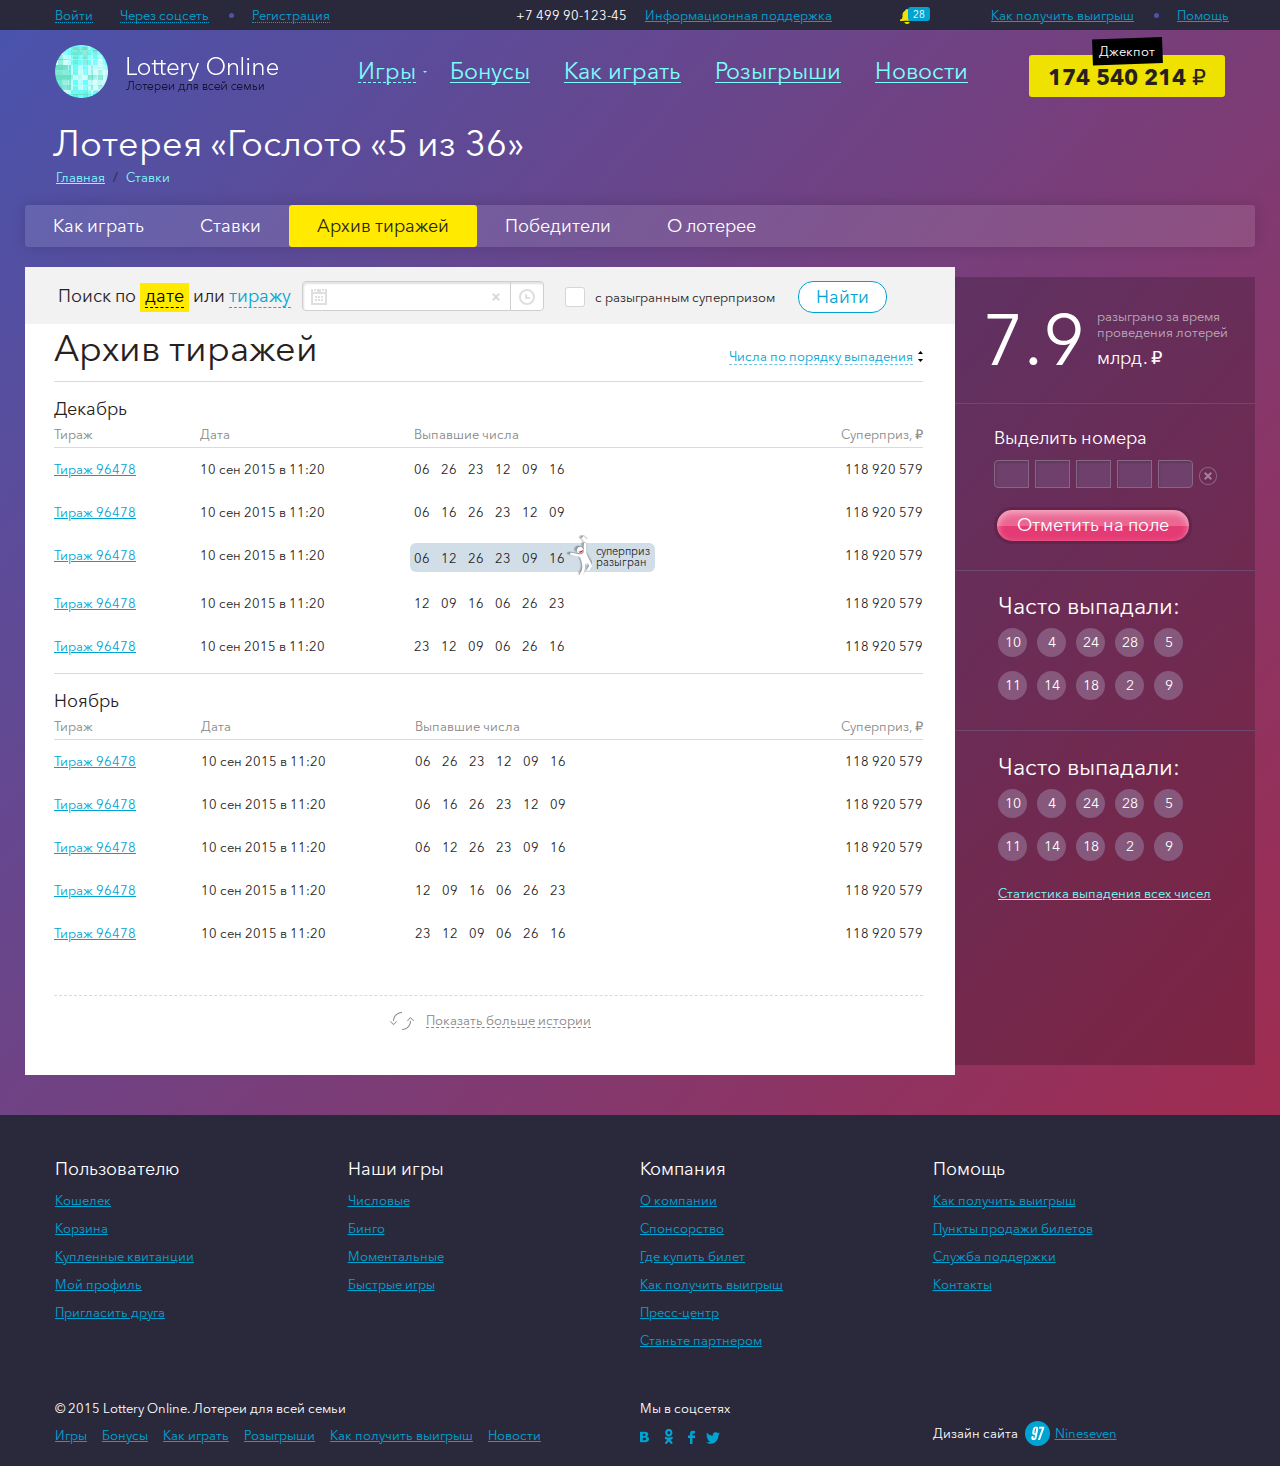
==== commit 1c24818b: "Правки" ====
--- a/archive.html
+++ b/archive.html
@@ -36,7 +36,7 @@
 					<ul class="fleft">
 						<li class="top-menu__item"><a href="#enter-popup" class="top__anchor popup_open" rel="#enter-popup"><span>Войти</span></a></li>
 						<li class="top-menu__item"><a href="#" class="separator top__anchor"><span>Через соцсеть</span></a></li>
-						<li class="top-menu__item"><a href="#">Регистрация</a></li>
+						<li class="top-menu__item"><a href="#" class="top__anchor popup_open" rel="#register-popup"><span>Регистрация</span></a></li>
 					</ul>
 
 					<ul class="fright">
@@ -56,7 +56,7 @@
 						<img src="img/content/top-logo.png" alt="">
 					</div>
 					<div class="jackpot">
-						174 540 214 <i class="pr">a</i>
+						174 540 214 &#8381;
 						<span class="jackpot__title"><i>Джекпот</i></span>
 					</div>
 					<nav class="top-nav">
@@ -232,14 +232,20 @@
 			<section class="loto-cont">
 				<div class="loto-arh-left">
 					<div class="arhive-head">
-						<div class="arhive-head-txt">Поиск по <a href="" class="active">дате</a> или <a href="">тиражу</a></div>
+						<div class="arhive-head-txt">Поиск по <a href="" class="active lnk-date"><span>дате</span></a> или <a href="" class="lnk-tirag"><span>тиражу</span></a></div>
 						<div class="arhive-form">
 							<div class="arhive-form-ico"><img src="img/ico-form-date.png" alt=""></div>
-							<div class="arhive-form-inp">
+							<div class="arhive-form-inp inp-box-date">
 								<input type="text" class="datepicker">
 								<a href="" class="input-reset"></a>
 							</div>
 							<div class="arhive-form-border"></div>
+							<div class="arhive-form-inp inp-box-tirag">
+								<input type="text" class="input-tirag">
+								<span>-</span>
+								<input type="text" class="input-tirag">
+								<a href="" class="input-reset"></a>
+							</div>
 							<div class="arhive-form-ico"><img src="img/ico-form-clock.png" alt=""></div>
 						</div>
 						<input type="checkbox" id="superprize"><label for="superprize" class="superprize-box"> с разыгранным суперпризом</label>
@@ -254,73 +260,74 @@
 						<h3>Декабрь</h3>
 						<table class="arhive-table">
 							<tr>
-								<th>Тираж</th>
-								<th>Дата</th>
-								<th>Выпавшие числа</th>
-								<th class="last">Суперприз, <i class="pr">a</i></th>
-							</tr>
-							<tr>
-								<td><a href="">Тираж 96478</a></td>
-								<td>10 сен 2015 в 11:20</td>
-								<td>
-									<div class="number-sp-box">
-										<span class="number-sp num-06">06</span>
-										<span class="number-sp num-26">26</span>
-										<span class="number-sp num-23">23</span>
-										<span class="number-sp num-12">12</span>
-										<span class="number-sp num-09">09</span>
-										<span class="number-sp num-16">16</span>
-									</div>
-								</td>
-								<td class="last"> 118 920 579</td>
-							</tr>
-							<tr>
-								<td><a href="">Тираж 96478</a></td>
-								<td>10 сен 2015 в 11:20</td>
-								<td>
-									<div class="number-sp-box">
-										<span class="number-sp num-06">06</span>
-										<span class="number-sp num-16">16</span>
-										<span class="number-sp num-26">26</span>
-										<span class="number-sp num-23">23</span>
-										<span class="number-sp num-12">12</span>
-										<span class="number-sp num-09">09</span>
-									</div>
-								</td>
-								<td class="last"> 118 920 579</td>
-							</tr>
-							<tr>
-								<td><a href="">Тираж 96478</a></td>
-								<td>10 сен 2015 в 11:20</td>
-								<td>
-									<div class="number-sp-box">
-										<span class="number-sp num-06">06</span>
-										<span class="number-sp num-12">12</span>
-										<span class="number-sp num-26">26</span>
-										<span class="number-sp num-23">23</span>
-										<span class="number-sp num-09">09</span>
-										<span class="number-sp num-16">16</span>
-									</div>
-								</td>
-								<td class="last"> 118 920 579</td>
-							</tr>
-							<tr>
-								<td><a href="">Тираж 96478</a></td>
-								<td>10 сен 2015 в 11:20</td>
-								<td>
-									<div class="number-sp-box">
-										<span class="number-sp num-12">12</span>
-										<span class="number-sp num-09">09</span>
-										<span class="number-sp num-16">16</span>
-										<span class="number-sp num-06">06</span>
-										<span class="number-sp num-26">26</span>
-										<span class="number-sp num-23">23</span>
-									</div>
-								</td>
-								<td class="last"> 118 920 579</td>
-							</tr>
-							<tr>
-								<td><a href="">Тираж 96478</a></td>
+								<th width="160px">Тираж</th>
+								<th width="237px">Дата</th>
+								<th width="310px">Выпавшие числа</th>
+								<th class="last">Суперприз, &#8381;</th>
+							</tr>
+							<tr>
+								<td class="first"><a href="">Тираж 96478</a></td>
+								<td>10 сен 2015 в 11:20</td>
+								<td>
+									<div class="number-sp-box">
+										<span class="number-sp num-06">06</span>
+										<span class="number-sp num-26">26</span>
+										<span class="number-sp num-23">23</span>
+										<span class="number-sp num-12">12</span>
+										<span class="number-sp num-09">09</span>
+										<span class="number-sp num-16">16</span>
+									</div>
+								</td>
+								<td class="last"> 118 920 579</td>
+							</tr>
+							<tr>
+								<td class="first"><a href="">Тираж 96478</a></td>
+								<td>10 сен 2015 в 11:20</td>
+								<td>
+									<div class="number-sp-box">
+										<span class="number-sp num-06">06</span>
+										<span class="number-sp num-16">16</span>
+										<span class="number-sp num-26">26</span>
+										<span class="number-sp num-23">23</span>
+										<span class="number-sp num-12">12</span>
+										<span class="number-sp num-09">09</span>
+									</div>
+								</td>
+								<td class="last"> 118 920 579</td>
+							</tr>
+							<tr>
+								<td class="first"><a href="">Тираж 96478</a></td>
+								<td>10 сен 2015 в 11:20</td>
+								<td>
+									<div class="number-sp-box superprize">
+										<span class="number-sp num-06">06</span>
+										<span class="number-sp num-12">12</span>
+										<span class="number-sp num-26">26</span>
+										<span class="number-sp num-23">23</span>
+										<span class="number-sp num-09">09</span>
+										<span class="number-sp num-16">16</span>
+										<div class="with_icon with_archive_icon">суперприз<br>разыгран</div>
+									</div>
+								</td>
+								<td class="last">118 920 579</td>
+							</tr>
+							<tr>
+								<td class="first"><a href="">Тираж 96478</a></td>
+								<td>10 сен 2015 в 11:20</td>
+								<td>
+									<div class="number-sp-box">
+										<span class="number-sp num-12">12</span>
+										<span class="number-sp num-09">09</span>
+										<span class="number-sp num-16">16</span>
+										<span class="number-sp num-06">06</span>
+										<span class="number-sp num-26">26</span>
+										<span class="number-sp num-23">23</span>
+									</div>
+								</td>
+								<td class="last"> 118 920 579</td>
+							</tr>
+							<tr>
+								<td class="first"><a href="">Тираж 96478</a></td>
 								<td>10 сен 2015 в 11:20</td>
 								<td>
 									<div class="number-sp-box">
@@ -338,73 +345,73 @@
 						<h3>Ноябрь</h3>
 						<table class="arhive-table">
 							<tr>
-								<th>Тираж</th>
-								<th>Дата</th>
-								<th>Выпавшие числа</th>
-								<th class="last">Суперприз, <i class="pr">a</i></th>
-							</tr>
-							<tr>
-								<td><a href="">Тираж 96478</a></td>
-								<td>10 сен 2015 в 11:20</td>
-								<td>
-									<div class="number-sp-box">
-										<span class="number-sp num-06">06</span>
-										<span class="number-sp num-26">26</span>
-										<span class="number-sp num-23">23</span>
-										<span class="number-sp num-12">12</span>
-										<span class="number-sp num-09">09</span>
-										<span class="number-sp num-16">16</span>
-									</div>
-								</td>
-								<td class="last"> 118 920 579</td>
-							</tr>
-							<tr>
-								<td><a href="">Тираж 96478</a></td>
-								<td>10 сен 2015 в 11:20</td>
-								<td>
-									<div class="number-sp-box">
-										<span class="number-sp num-06">06</span>
-										<span class="number-sp num-16">16</span>
-										<span class="number-sp num-26">26</span>
-										<span class="number-sp num-23">23</span>
-										<span class="number-sp num-12">12</span>
-										<span class="number-sp num-09">09</span>
-									</div>
-								</td>
-								<td class="last"> 118 920 579</td>
-							</tr>
-							<tr>
-								<td><a href="">Тираж 96478</a></td>
-								<td>10 сен 2015 в 11:20</td>
-								<td>
-									<div class="number-sp-box">
-										<span class="number-sp num-06">06</span>
-										<span class="number-sp num-12">12</span>
-										<span class="number-sp num-26">26</span>
-										<span class="number-sp num-23">23</span>
-										<span class="number-sp num-09">09</span>
-										<span class="number-sp num-16">16</span>
-									</div>
-								</td>
-								<td class="last"> 118 920 579</td>
-							</tr>
-							<tr>
-								<td><a href="">Тираж 96478</a></td>
-								<td>10 сен 2015 в 11:20</td>
-								<td>
-									<div class="number-sp-box">
-										<span class="number-sp num-12">12</span>
-										<span class="number-sp num-09">09</span>
-										<span class="number-sp num-16">16</span>
-										<span class="number-sp num-06">06</span>
-										<span class="number-sp num-26">26</span>
-										<span class="number-sp num-23">23</span>
-									</div>
-								</td>
-								<td class="last"> 118 920 579</td>
-							</tr>
-							<tr>
-								<td><a href="">Тираж 96478</a></td>
+								<th width="160px">Тираж</th>
+								<th width="237px">Дата</th>
+								<th width="310px">Выпавшие числа</th>
+								<th class="last">Суперприз, &#8381;</th>
+							</tr>
+							<tr>
+								<td class="first"><a href="">Тираж 96478</a></td>
+								<td>10 сен 2015 в 11:20</td>
+								<td>
+									<div class="number-sp-box">
+										<span class="number-sp num-06">06</span>
+										<span class="number-sp num-26">26</span>
+										<span class="number-sp num-23">23</span>
+										<span class="number-sp num-12">12</span>
+										<span class="number-sp num-09">09</span>
+										<span class="number-sp num-16">16</span>
+									</div>
+								</td>
+								<td class="last"> 118 920 579</td>
+							</tr>
+							<tr>
+								<td class="first"><a href="">Тираж 96478</a></td>
+								<td>10 сен 2015 в 11:20</td>
+								<td>
+									<div class="number-sp-box">
+										<span class="number-sp num-06">06</span>
+										<span class="number-sp num-16">16</span>
+										<span class="number-sp num-26">26</span>
+										<span class="number-sp num-23">23</span>
+										<span class="number-sp num-12">12</span>
+										<span class="number-sp num-09">09</span>
+									</div>
+								</td>
+								<td class="last"> 118 920 579</td>
+							</tr>
+							<tr>
+								<td class="first"><a href="">Тираж 96478</a></td>
+								<td>10 сен 2015 в 11:20</td>
+								<td>
+									<div class="number-sp-box">
+										<span class="number-sp num-06">06</span>
+										<span class="number-sp num-12">12</span>
+										<span class="number-sp num-26">26</span>
+										<span class="number-sp num-23">23</span>
+										<span class="number-sp num-09">09</span>
+										<span class="number-sp num-16">16</span>
+									</div>
+								</td>
+								<td class="last"> 118 920 579</td>
+							</tr>
+							<tr>
+								<td class="first"><a href="">Тираж 96478</a></td>
+								<td>10 сен 2015 в 11:20</td>
+								<td>
+									<div class="number-sp-box">
+										<span class="number-sp num-12">12</span>
+										<span class="number-sp num-09">09</span>
+										<span class="number-sp num-16">16</span>
+										<span class="number-sp num-06">06</span>
+										<span class="number-sp num-26">26</span>
+										<span class="number-sp num-23">23</span>
+									</div>
+								</td>
+								<td class="last"> 118 920 579</td>
+							</tr>
+							<tr>
+								<td class="first"><a href="">Тираж 96478</a></td>
 								<td>10 сен 2015 в 11:20</td>
 								<td>
 									<div class="number-sp-box">
@@ -427,7 +434,7 @@
 						<div class="hoax-pay-h">
 							<span>разыграно за время <br>
 							проведения лотерей</span>
-							млрд. <i class="pr">a</i>
+							млрд. &#8381;
 						</div>
 						<div class="hoax-pay-namber">7.9</div>
 						<div class="clearfix"></div>
@@ -435,11 +442,11 @@
 					<div class="form-namber">
 						<h4>Выделить номера</h4>
 						<div class="form-namber-inp">
-							<input type="text" class="namber-inp-l">
-							<input type="text">
-							<input type="text">
-							<input type="text">
-							<input type="text" class="namber-inp-r">
+							<input type="text" class="namber-inp-l" maxlength="2">
+							<input type="text" maxlength="2">
+							<input type="text" maxlength="2">
+							<input type="text" maxlength="2">
+							<input type="text" class="namber-inp-r" maxlength="2">
 							<a href="" class="form-namber-reset"></a>
 						</div>
 						<div class="form-namber-btn"><a href="" class="btn-st btn-red">Отметить на поле</a></div>
--- a/css/style.css
+++ b/css/style.css
@@ -810,10 +810,11 @@
     filter: url('blur.svg#blur');*/}
 
 .edition.blur, .main-games.blur {
-  -webkit-filter: blur(5px);
-  -moz-filter: blur(5px);
-  filter: blur(5px);
-  filter: url('blur.svg#blur');
+  -webkit-filter: url(#blur);
+   filter: url(#blur);
+   -webkit-filter: blur(5px);
+   filter: blur(5px);
+   filter:progid:DXImageTransform.Microsoft.Blur(PixelRadius='5');
 }
 
 .top-nav__submenu-list {
@@ -821,7 +822,7 @@
 
 .top-nav__submenu-list__item {
   float: left;
-  width: 16.666%;
+  width: 195px;
   padding-right: 45px; }
   .top-nav__submenu-list__item:last-child {
     margin-right: 0; }
@@ -1055,7 +1056,8 @@
 
 .games-list__item-prize {
   margin-bottom: 13px;
-  font-size: 13px; }
+  font-size: 23px; }
+  .games-list__item-prize span {font-size: 13px;}
   .games-list__item-prize .pr {font-size: 23px;}
   .games-list__item-prize .rub {font-size: 23px;}
     .games-list__item-prize .rub:before {top: 0.16em;}
@@ -1064,7 +1066,7 @@
     margin-bottom: 7px; }
   .games-list__item-prize strong {
     font-size: 24px;
-    margin-right: 5px; }
+    margin-right: 5px; font-weight: normal; }
 
 .edition-time {
   font-size: 13px; }
@@ -1137,7 +1139,6 @@
   background: rgba(71, 59, 94, 0.9);
   padding: 20px 30px;
   position: absolute;
-  width: 100%;
   left: 0;
   top: 54px;
   z-index: 20;
@@ -1686,11 +1687,24 @@
 .time_bar-message {position: absolute; top: -33px; right: -56px; background: #5a5189; color: #9e96c0; font-size: 13px; height: 21px; line-height: 21px; width: 120px; text-align: center;
   -moz-border-radius: 10px;
   -webkit-border-radius: 10px;
-  -ms-border-radius: 10px;}
+  -ms-border-radius: 10px;
+  border-radius: 10px;}
   .time_bar-message:before {content: ' '; position: absolute; bottom: -4px; margin-left: -2px; left: 50%;
     border-left: 5px solid transparent;
     border-right: 5px solid transparent;
-    border-top: 5px solid #5c4f86;}
+    border-top: 5px solid #5a5189;}
+  .time_bar-message.right {right: 0;}
+  .time_bar-message.left {right: -118px;}
+  .time_bar-message.right:before {left: 112px; bottom: -7px;
+    border-left: 0;
+    border-top: 10px solid transparent;
+    border-right: 10px solid #5a5189;
+    border-bottom: 10px solid transparent;}
+  .time_bar-message.left:before {left: 2px; bottom: -7px;
+    border-right: 0;
+    border-top: 10px solid transparent;
+    border-left: 10px solid #5a5189;
+    border-bottom: 10px solid transparent;}
 
 #hours-today,
 #hours-tomorrow {
@@ -1884,9 +1898,18 @@
         border-radius: 20px;}
         .js-time-tabs li.active a {cursor: default;}
         .time-tabs li.active a span {border: 0; z-index: 3; position: relative;}
-        .time-tabs li.active a:before {
+        /*.time-tabs li.active a:before {
           position: absolute; content: ' '; left: 0; right: 0; top: 0; height: 17px; background: #24c5da; z-index: 1;
-        }
+        }*/
+        .time-tabs li.active a {background-color: #e4346f;
+        -webkit-box-shadow: inset 0 3px 7px rgba(255,255,255,.4);
+        -moz-box-shadow: inset 0 3px 7px rgba(255,255,255,.4);
+        box-shadow: inset 0 3px 7px rgba(255,255,255,.4);
+        background-image: -webkit-linear-gradient(top, #24c5da 50%, #00bcd4 53%);
+        background-image: -moz-linear-gradient(top, #24c5da 50%, #00bcd4 53%);
+        background-image: -o-linear-gradient(top, #24c5da 50%, #00bcd4 53%);
+        background-image: -ms-linear-gradient(top, #24c5da 50%, #00bcd4 53%);
+        background-image: linear-gradient(to bottom, #24c5da 50%, #00bcd4 53%);}
     .container .title .time-tabs-btn {
       display: inline-block;
       position: relative;
@@ -2403,7 +2426,7 @@
   .history-table td {vertical-align: top;padding: 11px 0 9px; line-height: 18px;}
   .history-table td.last {text-align: right; position: relative;}
   .history-table td.first {position: relative;}
-  .history-table tr:hover {background: #f2f2f2; cursor: pointer;} 
+  .history-table tr:hover td {background: #f2f2f2; cursor: pointer;} 
   .history-table tr:hover td.first:before {position: absolute; content: ' '; left: -30px; top: 0; bottom: 0; width: 30px; background: #f2f2f2;}
   .history-table tr:hover td.last:before {position: absolute; content: ' '; right: -30px; top: 0; bottom: 0; width: 30px; background: #f2f2f2;} 
     .history-table td span {color: #888;}
@@ -2731,9 +2754,12 @@
 .border-none {border: 0 !important;}
 .arhive-head {background: #f2f2f2; padding: 14px 0 3px 33px;margin: 0 0 14px; line-height: 30px; vertical-align: top;}
   .arhive-head-txt {display: inline-block; vertical-align: top;padding-right: 8px;font-size: 18px;}
-    .arhive-head-txt a {text-decoration: none; border-bottom: 1px dashed #20a9d5;}
-    .arhive-head-txt a:hover {border-color: transparent;}
-    .arhive-head-txt a.active {border-color: transparent; cursor: default; background: #ffea00; color: #000;}
+    .arhive-head-txt a {text-decoration: none; }
+    
+    .arhive-head-txt a.active {cursor: default; background: #ffea00; color: #000; padding: 2px 5px 5px; margin: -2px 0 -5px;}
+      .arhive-head-txt a span {border-bottom: 1px dashed #20a9d5;}
+      .arhive-head-txt a:hover span {border-color: transparent;}
+      .arhive-head-txt a.active span {border-color: #000;}
   .arhive-form {height: 30px; background: #fff; border: solid 1px #cfcfcf; display: inline-block; margin: 0 18px 0 0;
   -webkit-border-radius: 4px;
   -moz-border-radius: 4px;
@@ -2743,9 +2769,9 @@
   box-shadow: inset 1px 2px 2px rgba(0,0,0,.12);
   }
     .arhive-form-ico {float: left; padding: 3px 8px 0;}
-  .arhive-form-inp {float: left; position: relative; padding: 0 20px 0 0; vertical-align: top;}
+  .arhive-form-inp {float: left; position: relative; padding: 0 20px 0 0; vertical-align: top; width: 175px;}
     .arhive-form-inp input {border: 0; background: none; width: 155px; height: 22px; padding: 0; line-height: 16px;}
-    .input-reset {position: absolute; top: 10px; right: 10px; width: 8px; height: 8px; background: url(../img/input-reset.png) 0 0 no-repeat;}
+    .input-reset {position: absolute; top: 11px; right: 10px; width: 8px; height: 8px; background: url(../img/input-reset.png) 0 0 no-repeat;}
   .arhive-form-border {border-right: 1px solid #cfcfcf; height: 28px; width: 1px; float: left;}
   .superprize-box {vertical-align: top; top: 8px;}
   .arhive-head input[type='checkbox'] + label:before {top: -2px;}
@@ -2766,8 +2792,19 @@
     .arhive-table {width: 100%; margin-bottom: 5px;}
       .arhive-table th {font-weight: normal; text-align: left; color: #888; border-bottom: 1px solid #dadada; padding: 0 0 6px;}
       .arhive-table th.last {text-align: right;}
-      .arhive-table td {padding: 21px 0 5px; vertical-align: top;}
-      .arhive-table td.last {text-align: right;}
+      .arhive-table td {padding: 15px 0 10px; vertical-align: top;}
+      .arhive-table td.last {text-align: right; width: 245px;}
+      .arhive-table tr:hover td {background: #f2f2f2; position: relative;}
+      .arhive-table tr:hover td.first:before {position: absolute; content: ' '; left: -29px; top: 0; bottom: 0; width: 29px; background: #f2f2f2;}
+      .arhive-table tr:hover td.last:before {position: absolute; content: ' '; right: -31px; top: 0; bottom: 0; width: 31px; background: #f2f2f2;} 
+    .superprize {background: #d1dee7; display: inline-block; padding-right: 5px; margin-top: -3px;
+      -webkit-border-radius: 6px;
+      -moz-border-radius: 6px;
+      border-radius: 6px;}
+      .superprize .number-sp {margin-top: 3px;}
+    .with_archive_icon {display: inline-block; position: relative; background: #d1dee7; padding-left: 24px; padding-top: .3em; font-size: 11px; padding-bottom: 4px;}
+      .with_archive_icon:before {background: url(../img/archive.png) -1px -2px no-repeat; content: ' '; position: absolute; width: 26px; height: 41px; left: -6px; top: -8px; width: 26px;}
+
       .arhive-table .rub:before {top: 0.2em;}
       .number-sp {display: inline-block; width: 24px; height: 24px; text-align: center; line-height: 24px; vertical-align: top; font-size: 13px;
         -webkit-border-radius: 50%;
@@ -2781,9 +2818,34 @@
 strong .pr, h3 .pr, .user-ac-pay .pr, .jackpot .pr, .ticket-pay .pr, .ticket-gift .pr {font-weight: bold; }
 
 
+.ui-datepicker-month {color: #111; font-weight: normal;}
+.ui-datepicker-year {color: #111; font-weight: normal;}
+.inp-box-tirag {display: none;}
+  .inp-box-tirag input {margin-left: 10px;}
+.inp-box-tirag input.input-tirag {width: 60px; display: inline-block;}
+.inp-box-tirag span {display: inline-block;}
+.jecpot td {background: #ccc; position: relative;}
+.jecpot td.first:before {position: absolute; content: ' '; left: -29px; top: 0; bottom: 0; width: 29px; background: #ccc;}
+.jecpot td.last:before {position: absolute; content: ' '; right: -31px; top: 0; bottom: 0; width: 31px; background: #ccc;} 
+
+
+.popup-message {position: absolute; display: none; z-index: 40; top: 30px; left: 50%; font-size: 13px; margin-left: 142px; width: 254px; max-height: 265px; height: 265px; background: rgba(0, 0, 0, 0.8);
+  }
+  .message-head {background: rgba(0, 0, 0, 0.5); position: relative; color: #acacac; padding: 7px 5px 7px 25px; margin: 0 0 5px;}
+    .message-head:before {position: absolute; content: ' ' ; width: 12px; height: 9px; background: url(../img/mail.gif) 0 0 no-repeat; top: 9px; left: 8px; }
+  .message-cont {border-top: 1px solid #372a17; padding: 10px 0 7px; margin: 0 5px 0 28px;}
+  .message-cont.first {border-top: 0;}
+    .message-cont h4 {font-weight: normal; font-size: 13px; color: #b27800; margin: 0 0 4px;}
+    .message-cont p {margin: 0; color: #fff; line-height: 17px;}
+.popup-message .jspVerticalBar {right: 1px; width: 6px;}
+.popup-message .jspTrack {background: #313131;}
+.popup-message .jspDrag {background: #0f0f11;}
+
+
+
 input[type='checkbox'] {position: absolute; left: -10000px;}
 input[type='checkbox'] + label {padding-left: 30px; display: inline-block; position: relative; font-weight: normal; cursor: pointer; line-height: 16px;}
-input[type='checkbox'] + label:before {position: absolute; left: 0; top: -3px; content: ' '; width: 20px; height: 20px; background: url(../img/checkbox.png) 0 0 no-repeat;}
+input[type='checkbox'] + label:before {position: absolute; left: 0; top: -3px; content: ' '; width: 20px; height: 20px; background: url(../img/checkbox.png) 0 0 no-repeat; }
 input[type='checkbox']:checked + label:before {background-position: 0 100%;}
 .clearfix {clear: both;}
 body {min-width: 1230px;}
